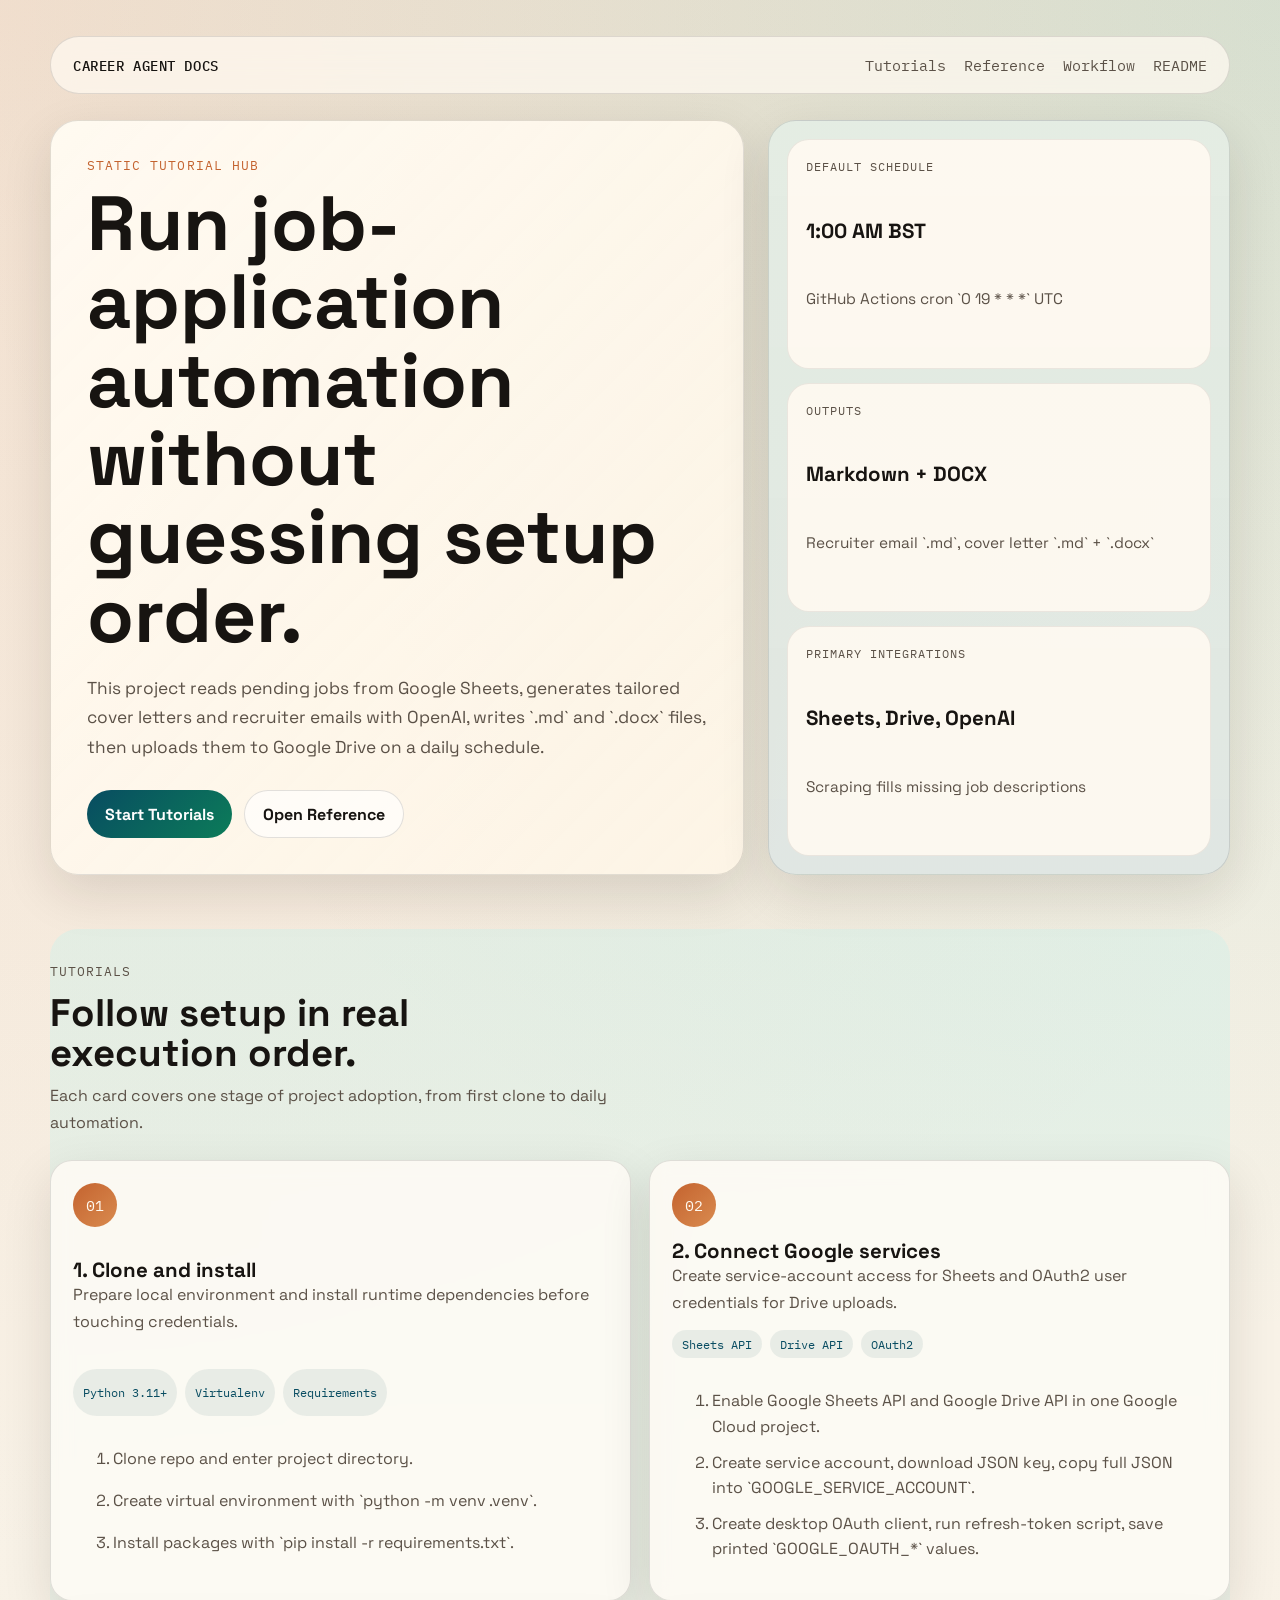
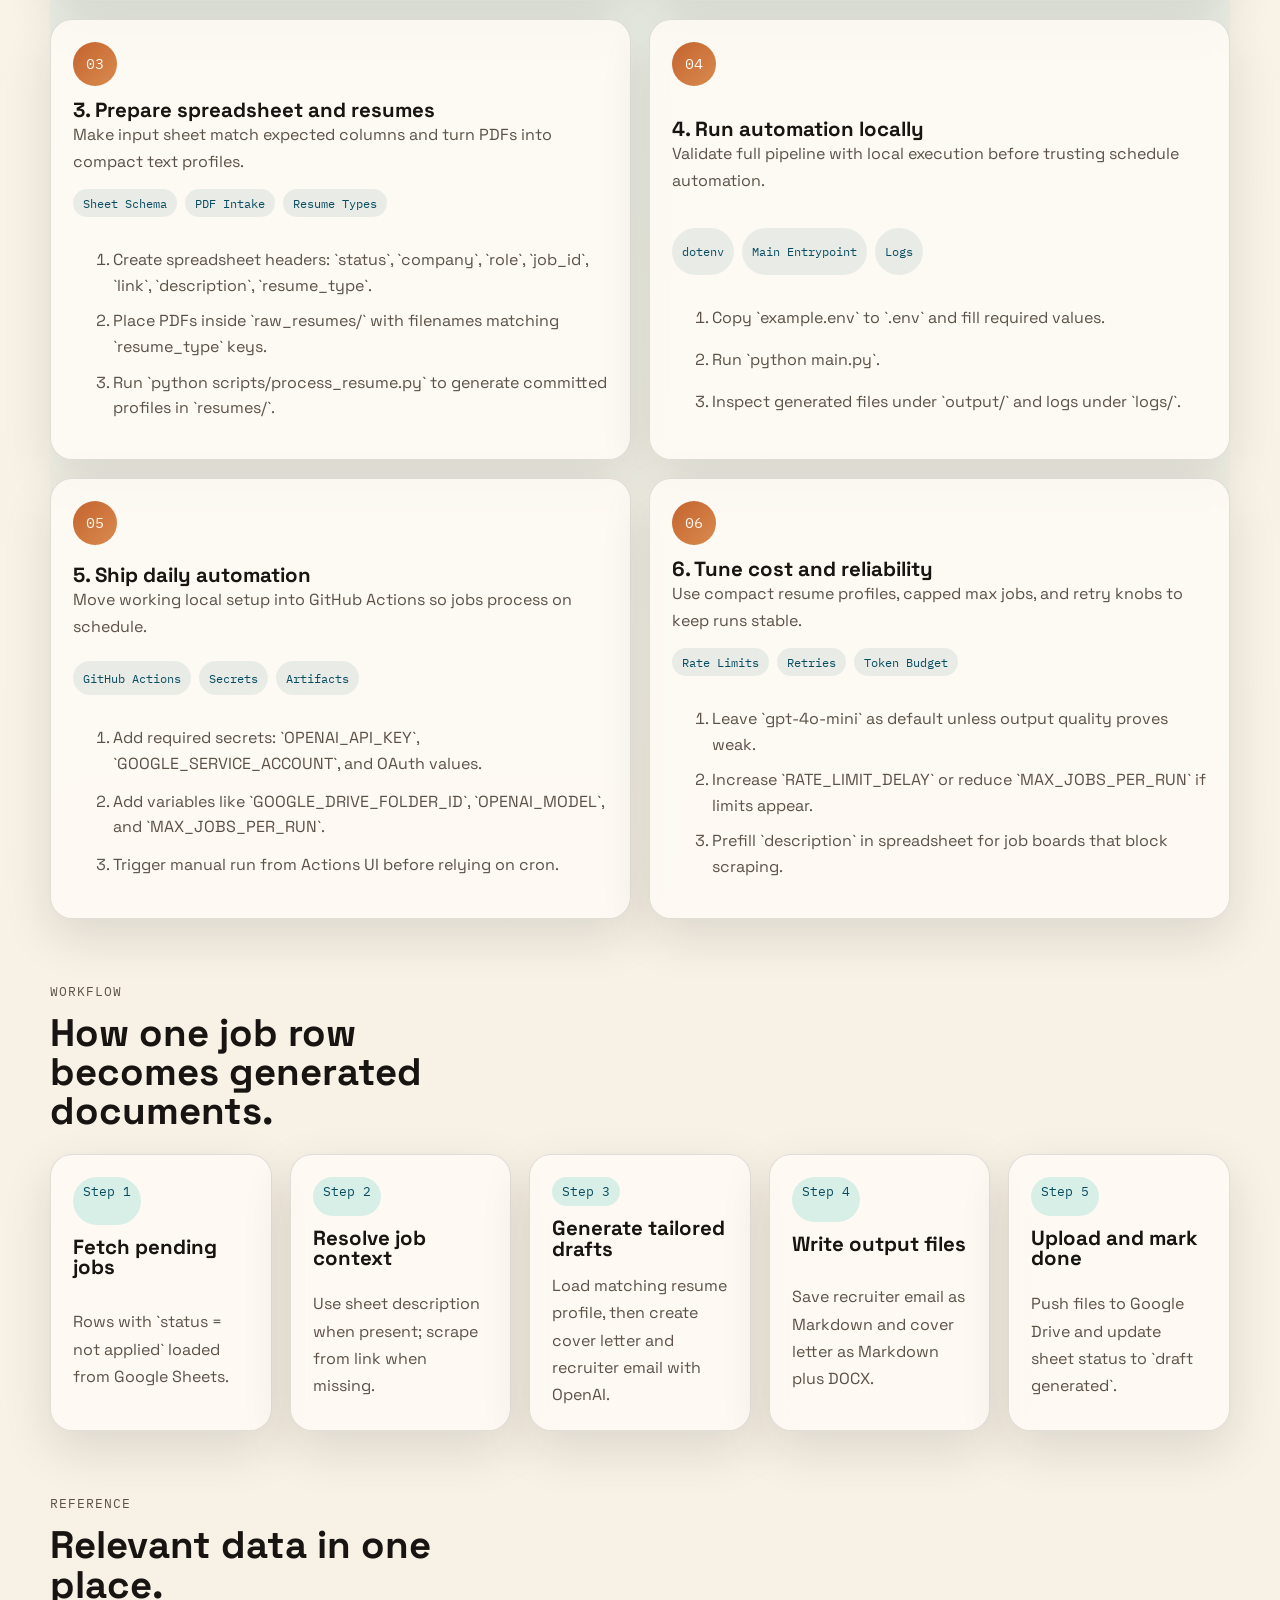
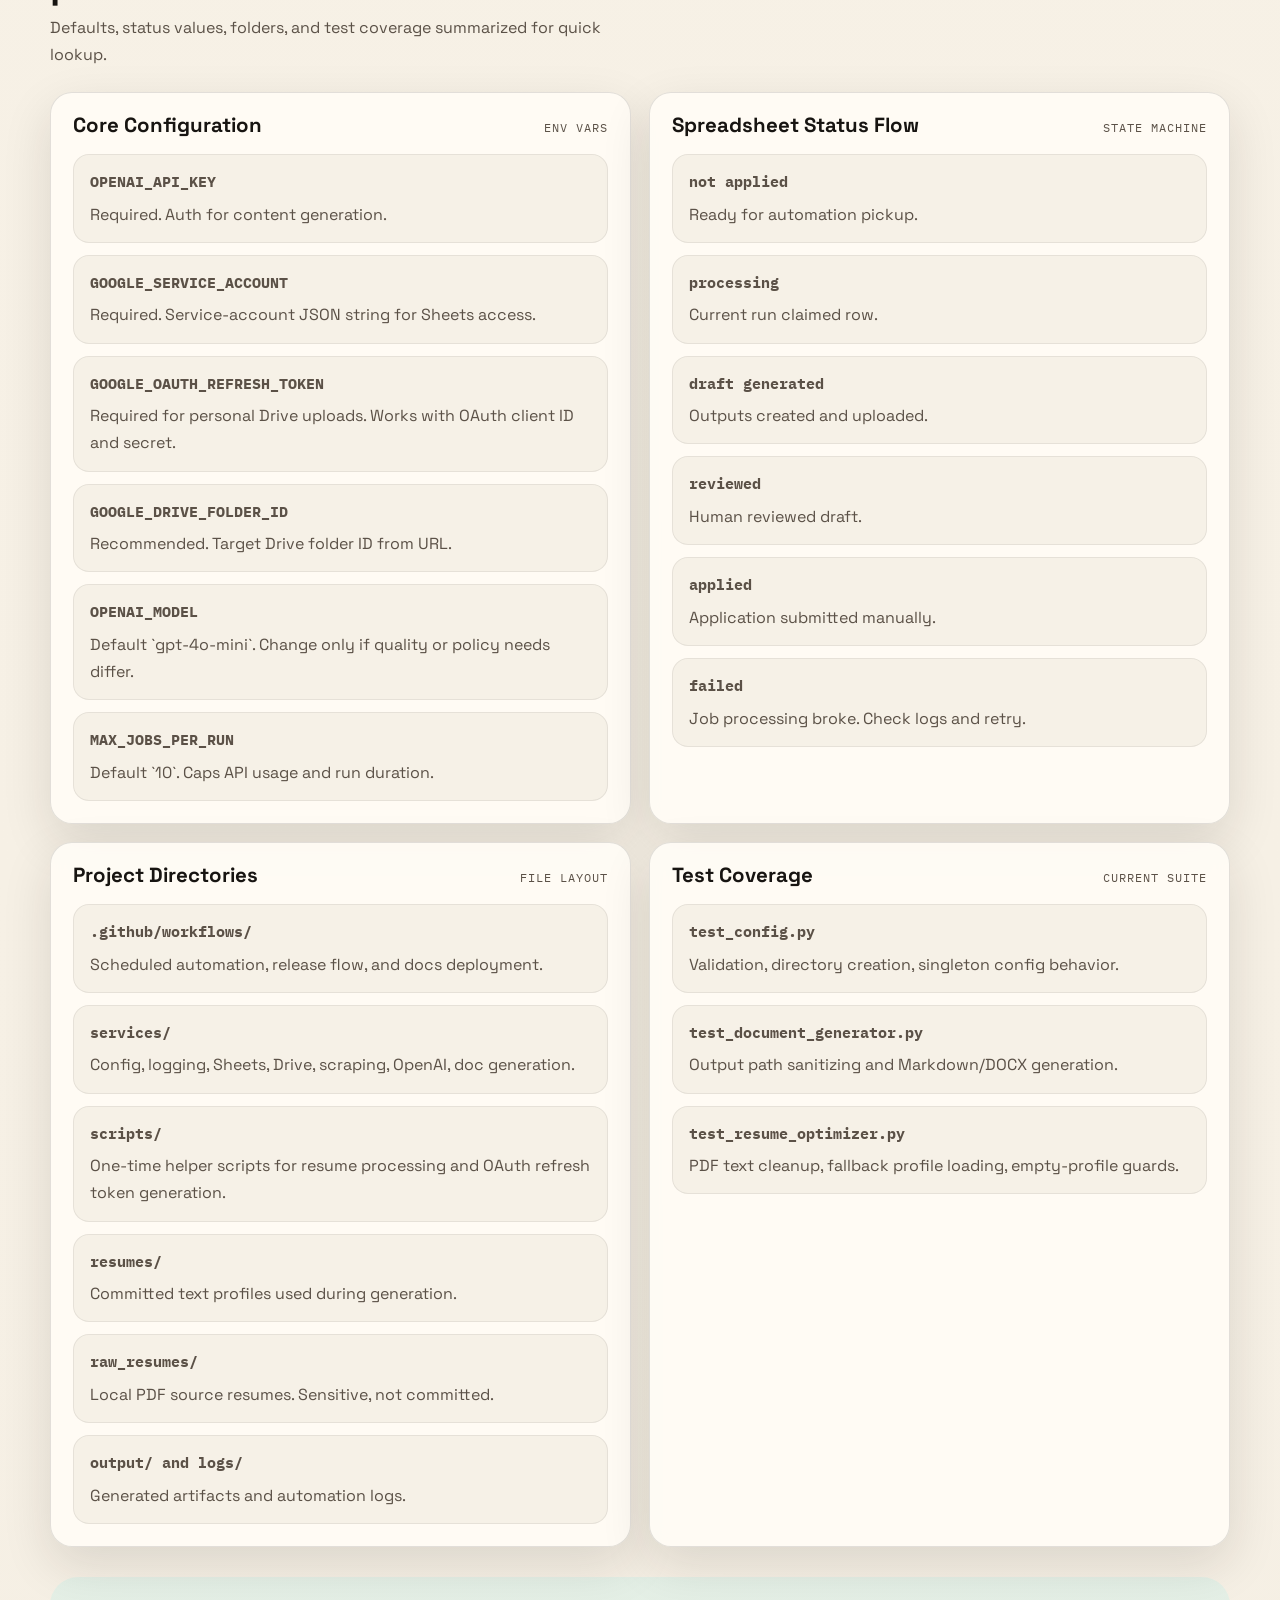
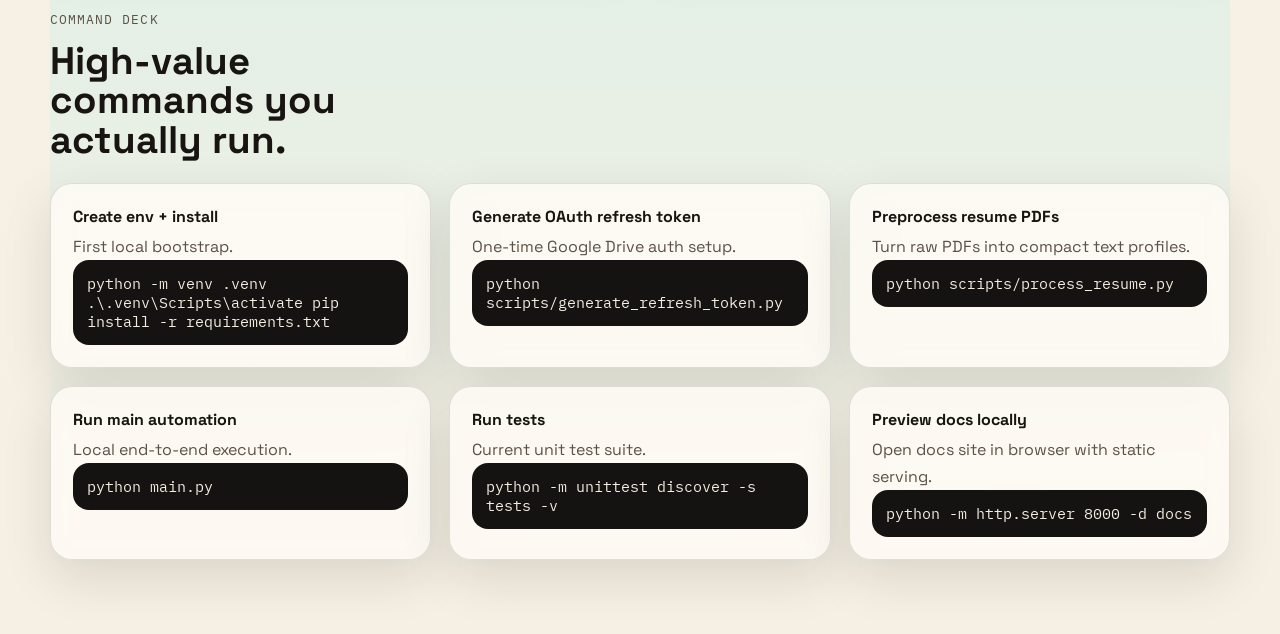
==== docs/index.html @ 307f30d7 "feat: add static documentation site" ====
<!DOCTYPE html>
<html lang="en">
<head>
  <meta charset="UTF-8">
  <meta name="viewport" content="width=device-width, initial-scale=1.0">
  <title>Career Agent Docs</title>
  <meta
    name="description"
    content="Tutorial hub and project reference for the Career Agent automated job application assistant."
  >
  <link rel="preconnect" href="https://fonts.googleapis.com">
  <link rel="preconnect" href="https://fonts.gstatic.com" crossorigin>
  <link
    href="https://fonts.googleapis.com/css2?family=Space+Grotesk:wght@400;500;700&family=IBM+Plex+Mono:wght@400;500&display=swap"
    rel="stylesheet"
  >
  <link rel="stylesheet" href="./styles.css">
</head>
<body>
  <div class="page-shell">
    <header class="hero">
      <nav class="topbar">
        <a class="brand" href="#top">Career Agent Docs</a>
        <div class="topbar-links">
          <a href="#tutorials">Tutorials</a>
          <a href="#reference">Reference</a>
          <a href="#workflow">Workflow</a>
          <a href="../README.md">README</a>
        </div>
      </nav>

      <div class="hero-grid" id="top">
        <section class="hero-copy">
          <p class="eyebrow">Static Tutorial Hub</p>
          <h1>Run job-application automation without guessing setup order.</h1>
          <p class="hero-text">
            This project reads pending jobs from Google Sheets, generates tailored
            cover letters and recruiter emails with OpenAI, writes `.md` and `.docx`
            files, then uploads them to Google Drive on a daily schedule.
          </p>
          <div class="hero-actions">
            <a class="button button-primary" href="#tutorials">Start Tutorials</a>
            <a class="button button-secondary" href="#reference">Open Reference</a>
          </div>
        </section>

        <aside class="hero-panel">
          <div class="metric-card">
            <span class="metric-label">Default Schedule</span>
            <strong>1:00 AM BST</strong>
            <span class="metric-sub">GitHub Actions cron `0 19 * * *` UTC</span>
          </div>
          <div class="metric-card">
            <span class="metric-label">Outputs</span>
            <strong>Markdown + DOCX</strong>
            <span class="metric-sub">Recruiter email `.md`, cover letter `.md` + `.docx`</span>
          </div>
          <div class="metric-card">
            <span class="metric-label">Primary Integrations</span>
            <strong>Sheets, Drive, OpenAI</strong>
            <span class="metric-sub">Scraping fills missing job descriptions</span>
          </div>
        </aside>
      </div>
    </header>

    <main>
      <section class="section section-accent" id="tutorials">
        <div class="section-heading">
          <p class="eyebrow">Tutorials</p>
          <h2>Follow setup in real execution order.</h2>
          <p>
            Each card covers one stage of project adoption, from first clone to daily automation.
          </p>
        </div>
        <div class="tutorial-grid" id="tutorial-grid"></div>
      </section>

      <section class="section" id="workflow">
        <div class="section-heading">
          <p class="eyebrow">Workflow</p>
          <h2>How one job row becomes generated documents.</h2>
        </div>
        <div class="workflow-board" id="workflow-board"></div>
      </section>

      <section class="section" id="reference">
        <div class="section-heading">
          <p class="eyebrow">Reference</p>
          <h2>Relevant data in one place.</h2>
          <p>
            Defaults, status values, folders, and test coverage summarized for quick lookup.
          </p>
        </div>

        <div class="reference-grid">
          <article class="panel">
            <div class="panel-head">
              <h3>Core Configuration</h3>
              <span class="panel-kicker">Env Vars</span>
            </div>
            <div class="table-list" id="config-list"></div>
          </article>

          <article class="panel">
            <div class="panel-head">
              <h3>Spreadsheet Status Flow</h3>
              <span class="panel-kicker">State Machine</span>
            </div>
            <div class="status-list" id="status-list"></div>
          </article>

          <article class="panel">
            <div class="panel-head">
              <h3>Project Directories</h3>
              <span class="panel-kicker">File Layout</span>
            </div>
            <div class="directory-list" id="directory-list"></div>
          </article>

          <article class="panel">
            <div class="panel-head">
              <h3>Test Coverage</h3>
              <span class="panel-kicker">Current Suite</span>
            </div>
            <div class="test-list" id="test-list"></div>
          </article>
        </div>
      </section>

      <section class="section section-accent" id="commands">
        <div class="section-heading">
          <p class="eyebrow">Command Deck</p>
          <h2>High-value commands you actually run.</h2>
        </div>
        <div class="command-grid" id="command-grid"></div>
      </section>
    </main>
  </div>

  <script src="./app.js"></script>
</body>
</html>
---- docs/styles.css ----
:root {
  --bg: #f5efe4;
  --bg-strong: #efe5d4;
  --ink: #171411;
  --muted: #5b5147;
  --line: rgba(23, 20, 17, 0.12);
  --panel: rgba(255, 252, 246, 0.82);
  --panel-strong: #fffaf1;
  --accent: #0c7c59;
  --accent-strong: #084c61;
  --accent-soft: #d8efe7;
  --warm: #c4632f;
  --shadow: 0 18px 50px rgba(31, 24, 16, 0.12);
  --radius-xl: 28px;
  --radius-lg: 22px;
  --radius-md: 16px;
  --max-width: 1180px;
}

* {
  box-sizing: border-box;
}

html {
  scroll-behavior: smooth;
}

body {
  margin: 0;
  color: var(--ink);
  background:
    radial-gradient(circle at top left, rgba(196, 99, 47, 0.14), transparent 28%),
    radial-gradient(circle at top right, rgba(12, 124, 89, 0.14), transparent 24%),
    linear-gradient(180deg, #f9f3e8 0%, #f5efe4 100%);
  font-family: "Space Grotesk", sans-serif;
}

a {
  color: inherit;
  text-decoration: none;
}

.page-shell {
  width: min(calc(100% - 32px), var(--max-width));
  margin: 0 auto;
  padding: 20px 0 64px;
}

.topbar {
  display: flex;
  align-items: center;
  justify-content: space-between;
  gap: 16px;
  padding: 18px 22px;
  border: 1px solid var(--line);
  border-radius: 999px;
  background: rgba(255, 250, 241, 0.72);
  backdrop-filter: blur(12px);
  position: sticky;
  top: 14px;
  z-index: 10;
}

.brand,
.topbar-links a,
.eyebrow,
.metric-label,
.panel-kicker {
  font-family: "IBM Plex Mono", monospace;
}

.brand {
  font-size: 0.9rem;
  font-weight: 500;
  letter-spacing: 0.04em;
  text-transform: uppercase;
}

.topbar-links {
  display: flex;
  flex-wrap: wrap;
  gap: 18px;
  color: var(--muted);
  font-size: 0.96rem;
}

.hero {
  padding: 16px 0 34px;
}

.hero-grid {
  display: grid;
  grid-template-columns: minmax(0, 1.2fr) minmax(300px, 0.8fr);
  gap: 24px;
  margin-top: 26px;
  align-items: stretch;
}

.hero-copy,
.hero-panel,
.panel,
.command-card,
.tutorial-card,
.workflow-step {
  border: 1px solid var(--line);
  box-shadow: var(--shadow);
}

.hero-copy {
  padding: 36px;
  border-radius: var(--radius-xl);
  background: linear-gradient(135deg, rgba(255, 250, 241, 0.98), rgba(255, 246, 231, 0.84));
}

.eyebrow {
  margin: 0 0 10px;
  color: var(--warm);
  font-size: 0.82rem;
  letter-spacing: 0.08em;
  text-transform: uppercase;
}

h1,
h2,
h3 {
  margin: 0;
  line-height: 1.02;
}

h1 {
  max-width: 12ch;
  font-size: clamp(2.8rem, 6vw, 5.6rem);
}

h2 {
  max-width: 16ch;
  font-size: clamp(2rem, 3vw, 3.4rem);
}

h3 {
  font-size: 1.28rem;
}

.hero-text,
.section-heading p,
.tutorial-card p,
.workflow-step p,
.list-item p,
.command-card p {
  color: var(--muted);
  line-height: 1.7;
}

.hero-text {
  max-width: 60ch;
  margin: 20px 0 0;
  font-size: 1.08rem;
}

.hero-actions {
  display: flex;
  flex-wrap: wrap;
  gap: 12px;
  margin-top: 28px;
}

.button {
  display: inline-flex;
  align-items: center;
  justify-content: center;
  min-height: 48px;
  padding: 0 18px;
  border-radius: 999px;
  font-weight: 700;
  transition: transform 180ms ease, background 180ms ease;
}

.button:hover {
  transform: translateY(-2px);
}

.button-primary {
  color: #fefefe;
  background: linear-gradient(135deg, var(--accent-strong), var(--accent));
}

.button-secondary {
  border: 1px solid var(--line);
  background: rgba(255, 255, 255, 0.65);
}

.hero-panel {
  display: grid;
  gap: 14px;
  padding: 18px;
  border-radius: var(--radius-xl);
  background:
    linear-gradient(180deg, rgba(12, 124, 89, 0.1), rgba(8, 76, 97, 0.12)),
    rgba(255, 252, 246, 0.92);
}

.metric-card {
  display: grid;
  gap: 6px;
  padding: 18px;
  border-radius: var(--radius-lg);
  background: rgba(255, 250, 241, 0.9);
  border: 1px solid rgba(23, 20, 17, 0.08);
}

.metric-card strong {
  font-size: 1.28rem;
}

.metric-label,
.metric-sub,
.panel-kicker {
  color: var(--muted);
}

.metric-label,
.panel-kicker {
  font-size: 0.78rem;
  letter-spacing: 0.08em;
  text-transform: uppercase;
}

.metric-sub {
  line-height: 1.6;
  font-size: 0.96rem;
}

.section {
  padding: 52px 0 10px;
}

.section-accent {
  position: relative;
}

.section-accent::before {
  content: "";
  position: absolute;
  inset: 20px 0 0;
  background: linear-gradient(180deg, rgba(216, 239, 231, 0.6), rgba(216, 239, 231, 0));
  border-radius: var(--radius-xl);
  z-index: -1;
}

.section-heading {
  display: grid;
  gap: 10px;
  margin-bottom: 24px;
}

.section-heading p {
  max-width: 60ch;
  margin: 0;
}

.tutorial-grid,
.workflow-board,
.reference-grid,
.command-grid {
  display: grid;
  gap: 18px;
}

.tutorial-grid {
  grid-template-columns: repeat(2, minmax(0, 1fr));
}

.workflow-board {
  grid-template-columns: repeat(5, minmax(0, 1fr));
}

.reference-grid {
  grid-template-columns: repeat(2, minmax(0, 1fr));
}

.command-grid {
  grid-template-columns: repeat(3, minmax(0, 1fr));
}

.tutorial-card,
.workflow-step,
.panel,
.command-card {
  padding: 22px;
  border-radius: var(--radius-lg);
  background: var(--panel);
  backdrop-filter: blur(10px);
}

.tutorial-card {
  display: grid;
  gap: 14px;
}

.tutorial-index {
  display: inline-flex;
  align-items: center;
  justify-content: center;
  width: 44px;
  height: 44px;
  border-radius: 50%;
  color: var(--panel-strong);
  background: linear-gradient(135deg, var(--warm), #d98b4f);
  font-family: "IBM Plex Mono", monospace;
  font-size: 0.94rem;
}

.pill-row {
  display: flex;
  flex-wrap: wrap;
  gap: 8px;
}

.pill {
  display: inline-flex;
  align-items: center;
  padding: 6px 10px;
  border-radius: 999px;
  background: rgba(8, 76, 97, 0.08);
  color: var(--accent-strong);
  font-family: "IBM Plex Mono", monospace;
  font-size: 0.78rem;
}

.step-list,
.list-stack {
  display: grid;
  gap: 10px;
}

.step-list li,
.list-item {
  color: var(--muted);
  line-height: 1.6;
}

.workflow-step {
  display: grid;
  gap: 12px;
}

.workflow-step-number {
  width: fit-content;
  padding: 6px 10px;
  border-radius: 999px;
  color: var(--accent-strong);
  background: var(--accent-soft);
  font-family: "IBM Plex Mono", monospace;
  font-size: 0.8rem;
}

.panel {
  background: rgba(255, 252, 246, 0.92);
}

.panel-head {
  display: flex;
  align-items: baseline;
  justify-content: space-between;
  gap: 12px;
  margin-bottom: 18px;
}

.table-list,
.status-list,
.directory-list,
.test-list {
  display: grid;
  gap: 12px;
}

.list-item {
  padding: 14px 16px;
  border-radius: var(--radius-md);
  background: rgba(245, 239, 228, 0.84);
  border: 1px solid rgba(23, 20, 17, 0.07);
}

.list-item strong,
.command-card strong,
.tutorial-card strong {
  display: block;
  margin-bottom: 6px;
}

.list-item p,
.command-card p,
.tutorial-card p,
.workflow-step p {
  margin: 0;
}

.command-card code,
.tutorial-card code,
.list-item code {
  font-family: "IBM Plex Mono", monospace;
  font-size: 0.92rem;
}

.command-card code {
  display: block;
  padding: 14px;
  border-radius: var(--radius-md);
  background: #151311;
  color: #f4ede2;
  overflow-x: auto;
}

@media (max-width: 1024px) {
  .hero-grid,
  .tutorial-grid,
  .reference-grid,
  .command-grid {
    grid-template-columns: 1fr;
  }

  .workflow-board {
    grid-template-columns: repeat(2, minmax(0, 1fr));
  }
}

@media (max-width: 720px) {
  .page-shell {
    width: min(calc(100% - 20px), var(--max-width));
    padding-top: 12px;
  }

  .topbar {
    border-radius: 24px;
    padding: 16px;
  }

  .topbar,
  .panel-head {
    align-items: flex-start;
    flex-direction: column;
  }

  .hero-copy,
  .hero-panel,
  .tutorial-card,
  .workflow-step,
  .panel,
  .command-card {
    padding: 18px;
  }

  .workflow-board {
    grid-template-columns: 1fr;
  }

  h1 {
    max-width: 100%;
  }
}
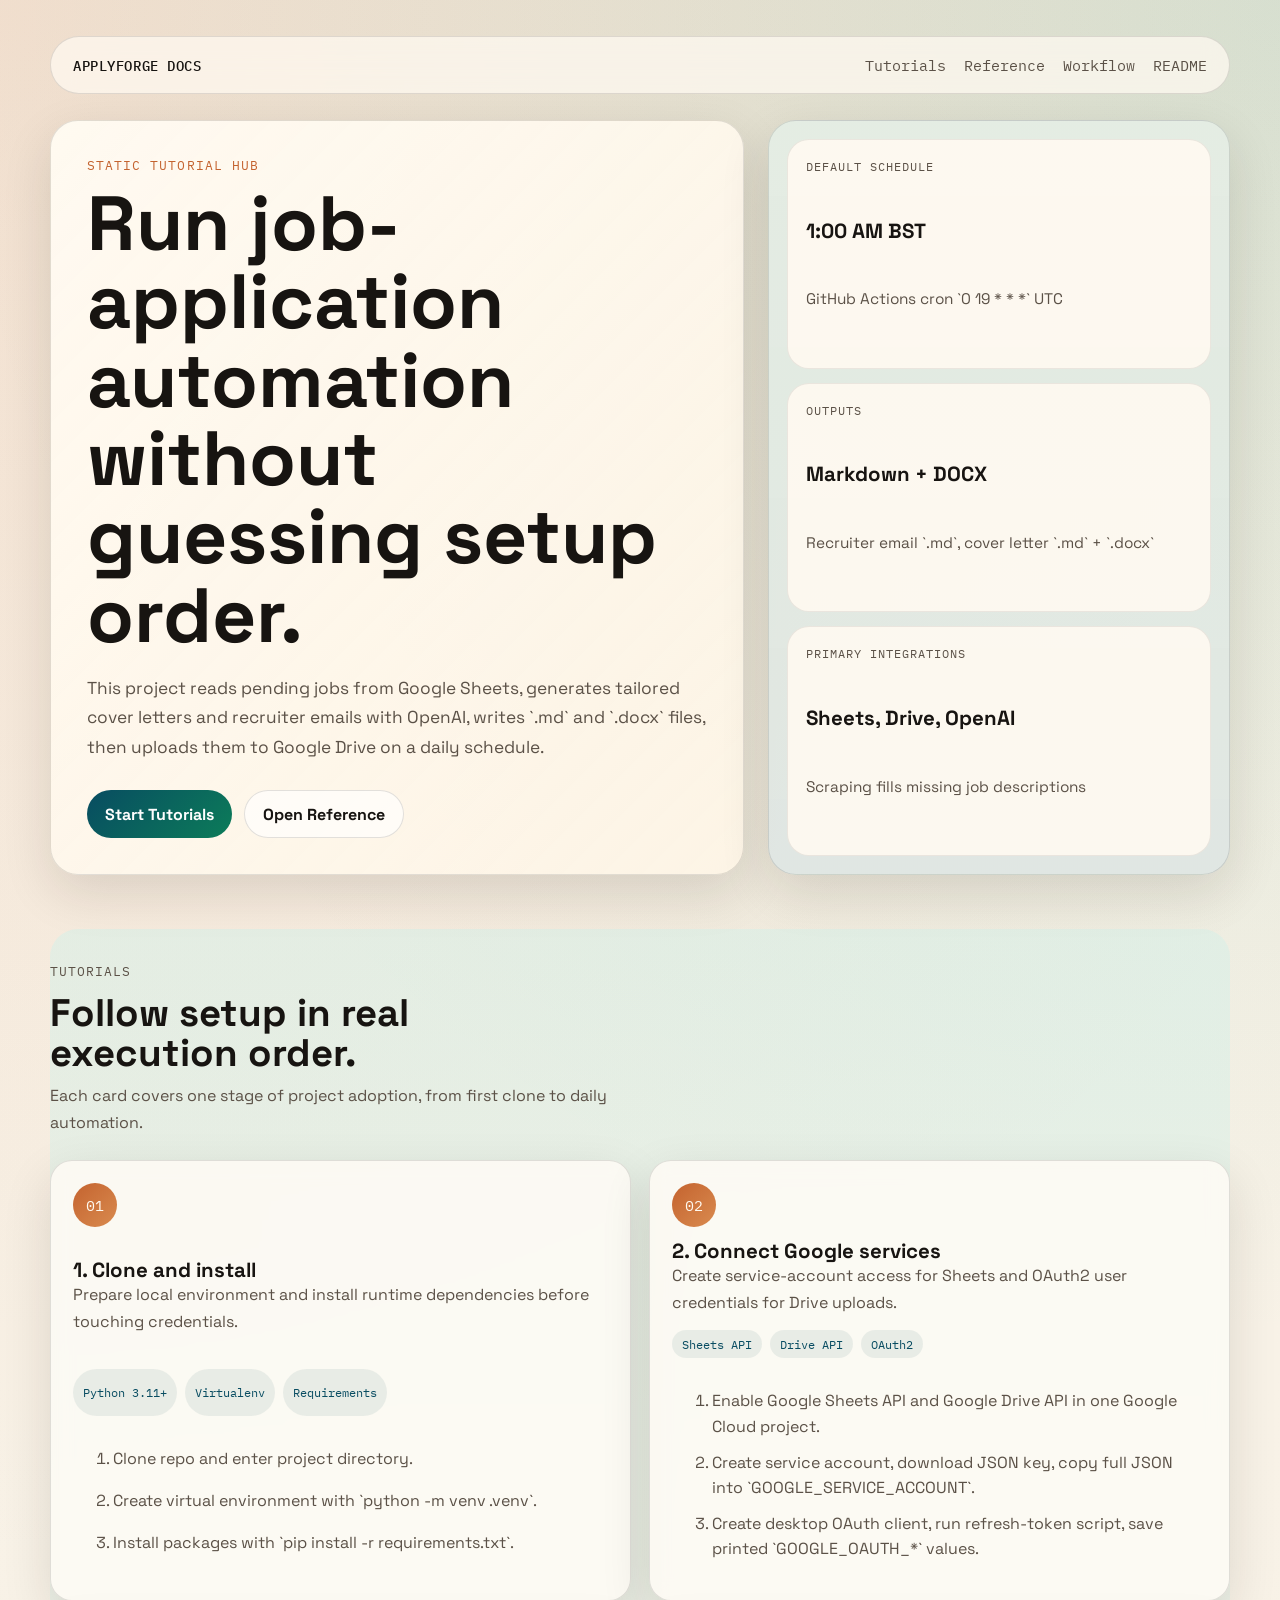
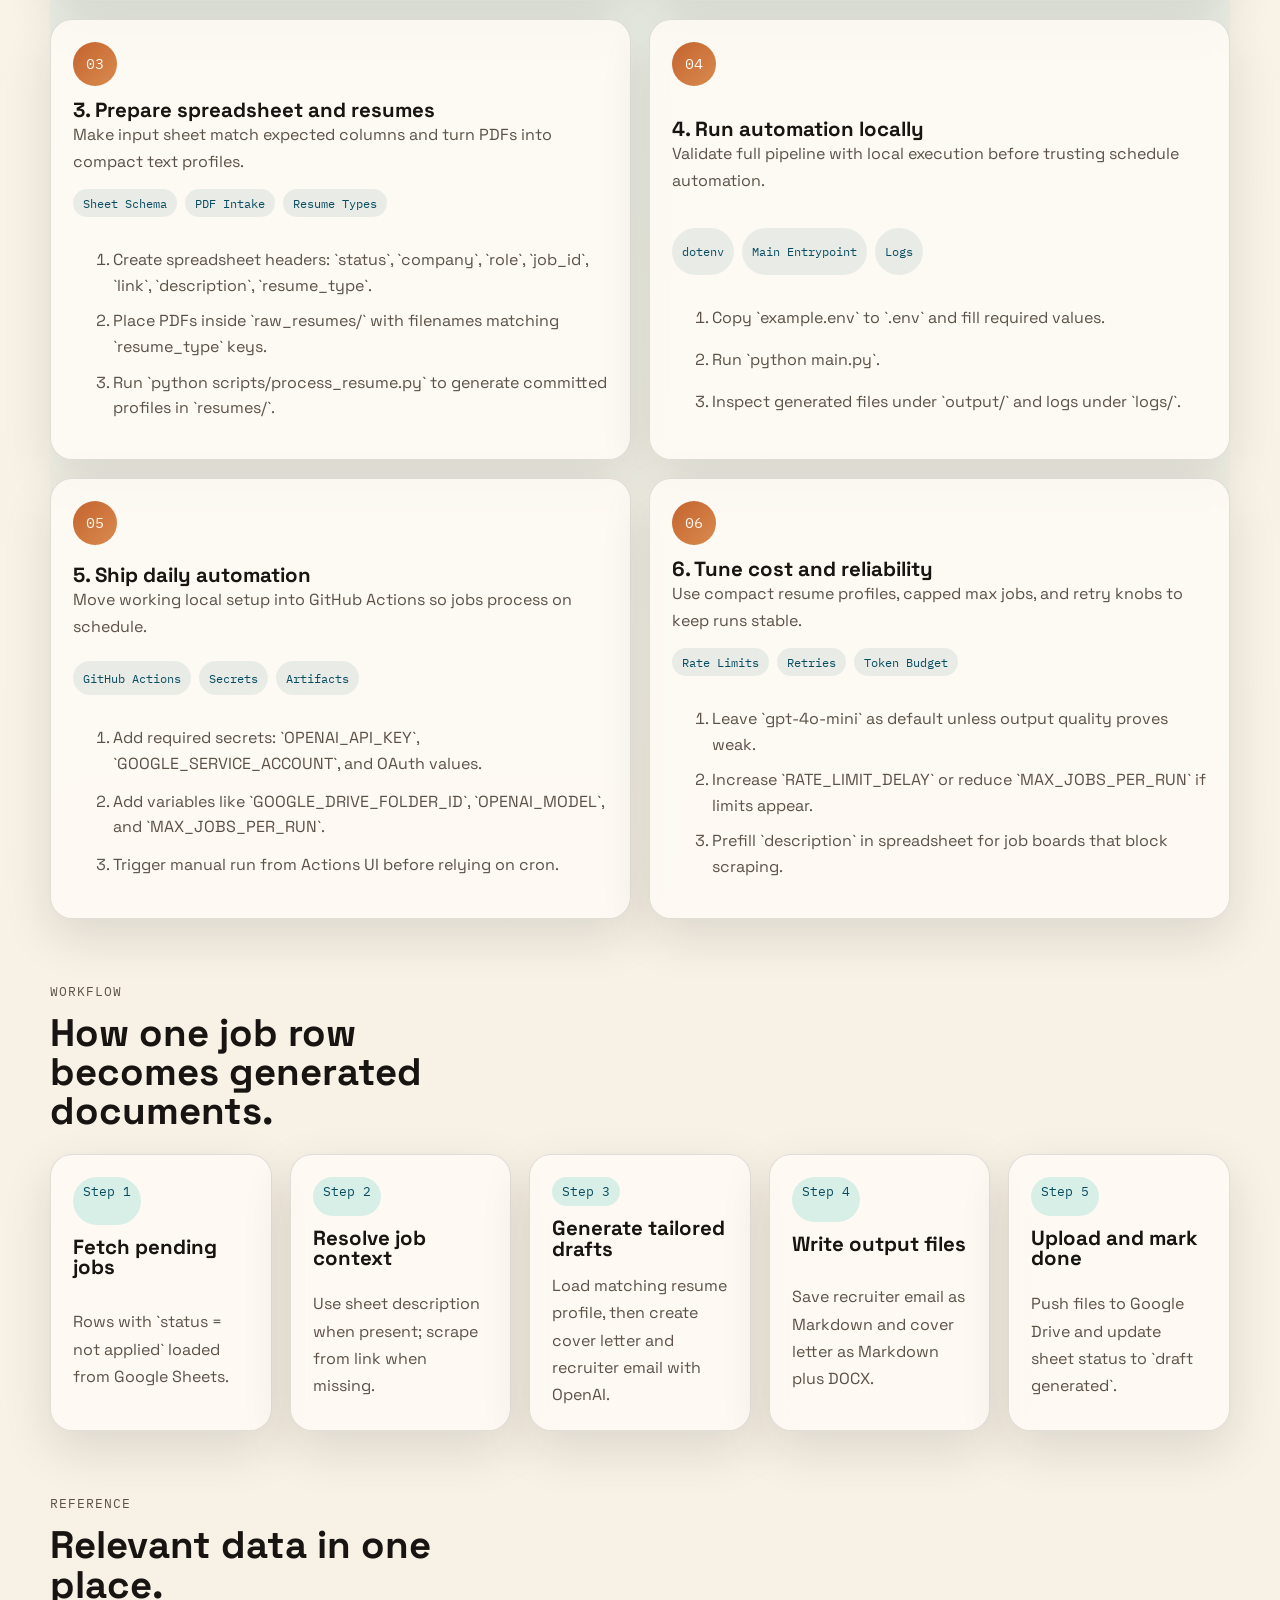
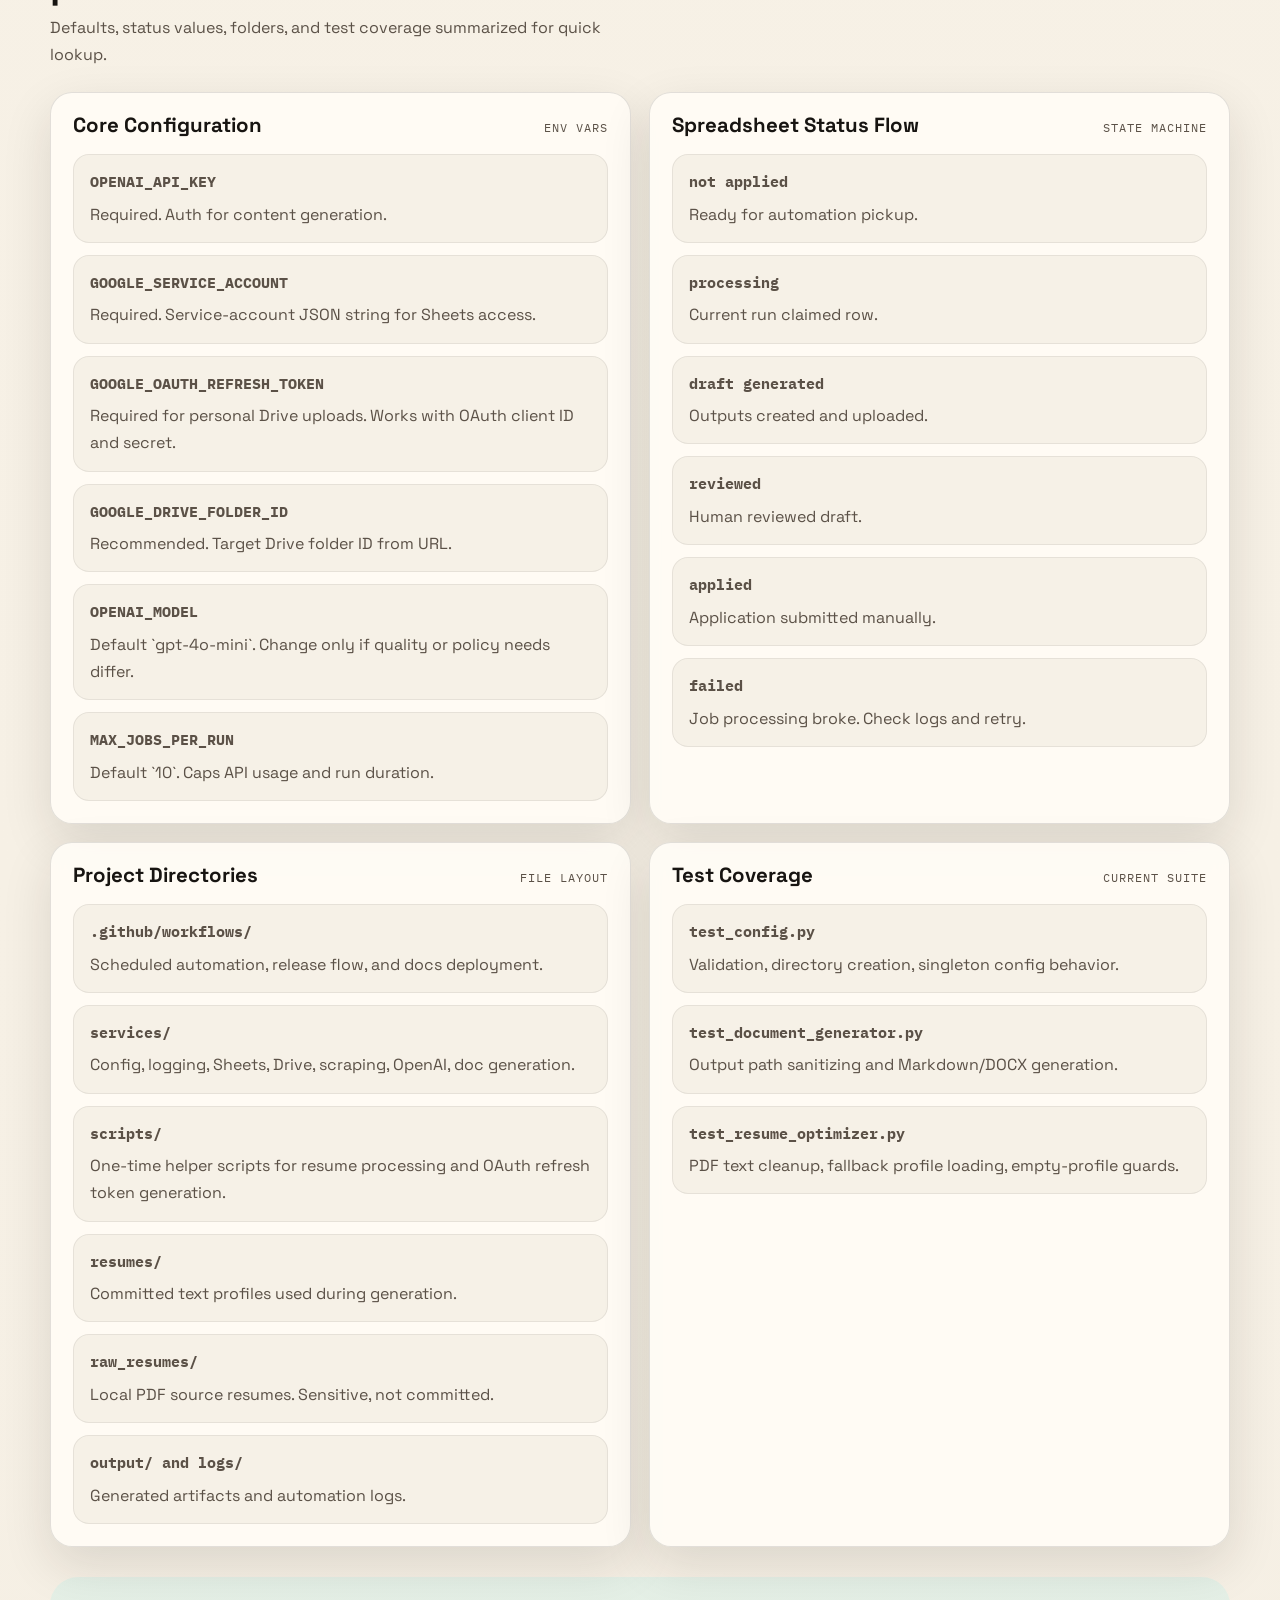
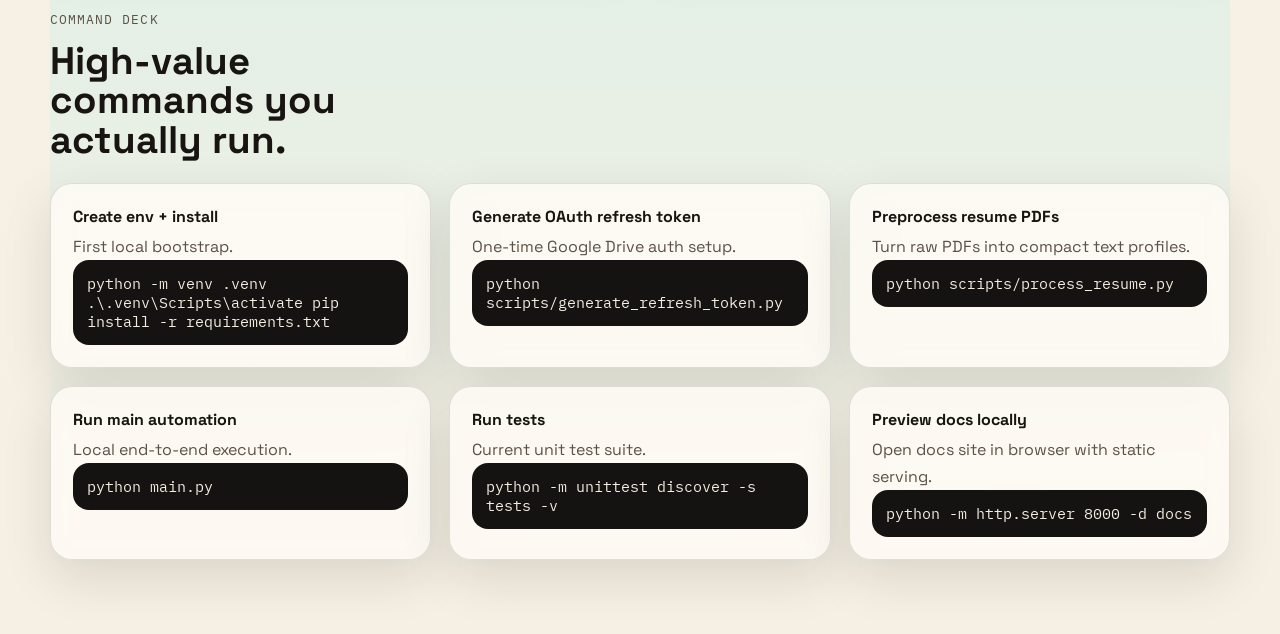
==== commit 5e2732a5: "release: rebrand project to applyforge" ====
--- a/docs/index.html
+++ b/docs/index.html
@@ -3,10 +3,10 @@
 <head>
   <meta charset="UTF-8">
   <meta name="viewport" content="width=device-width, initial-scale=1.0">
-  <title>Career Agent Docs</title>
+  <title>ApplyForge Docs</title>
   <meta
     name="description"
-    content="Tutorial hub and project reference for the Career Agent automated job application assistant."
+    content="Tutorial hub and project reference for the ApplyForge automated job application assistant."
   >
   <link rel="preconnect" href="https://fonts.googleapis.com">
   <link rel="preconnect" href="https://fonts.gstatic.com" crossorigin>
@@ -20,7 +20,7 @@
   <div class="page-shell">
     <header class="hero">
       <nav class="topbar">
-        <a class="brand" href="#top">Career Agent Docs</a>
+        <a class="brand" href="#top">ApplyForge Docs</a>
         <div class="topbar-links">
           <a href="#tutorials">Tutorials</a>
           <a href="#reference">Reference</a>
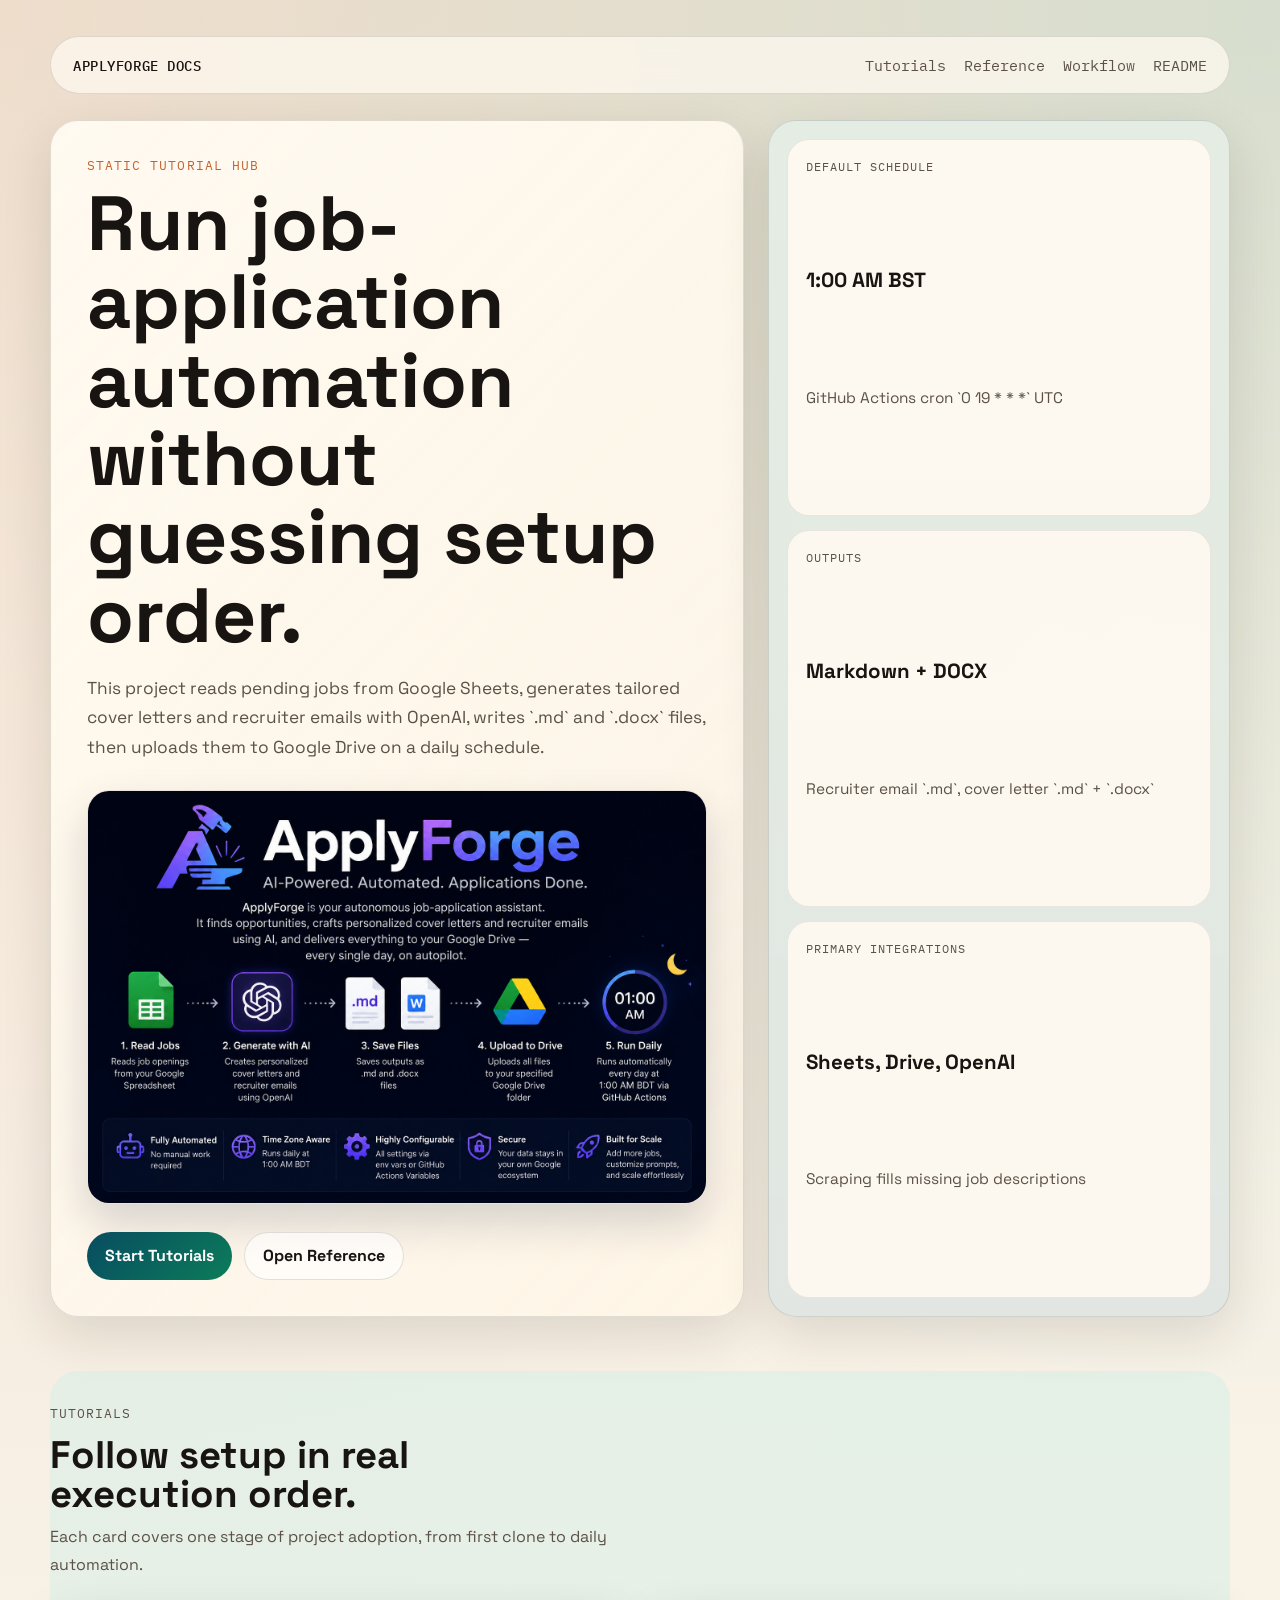
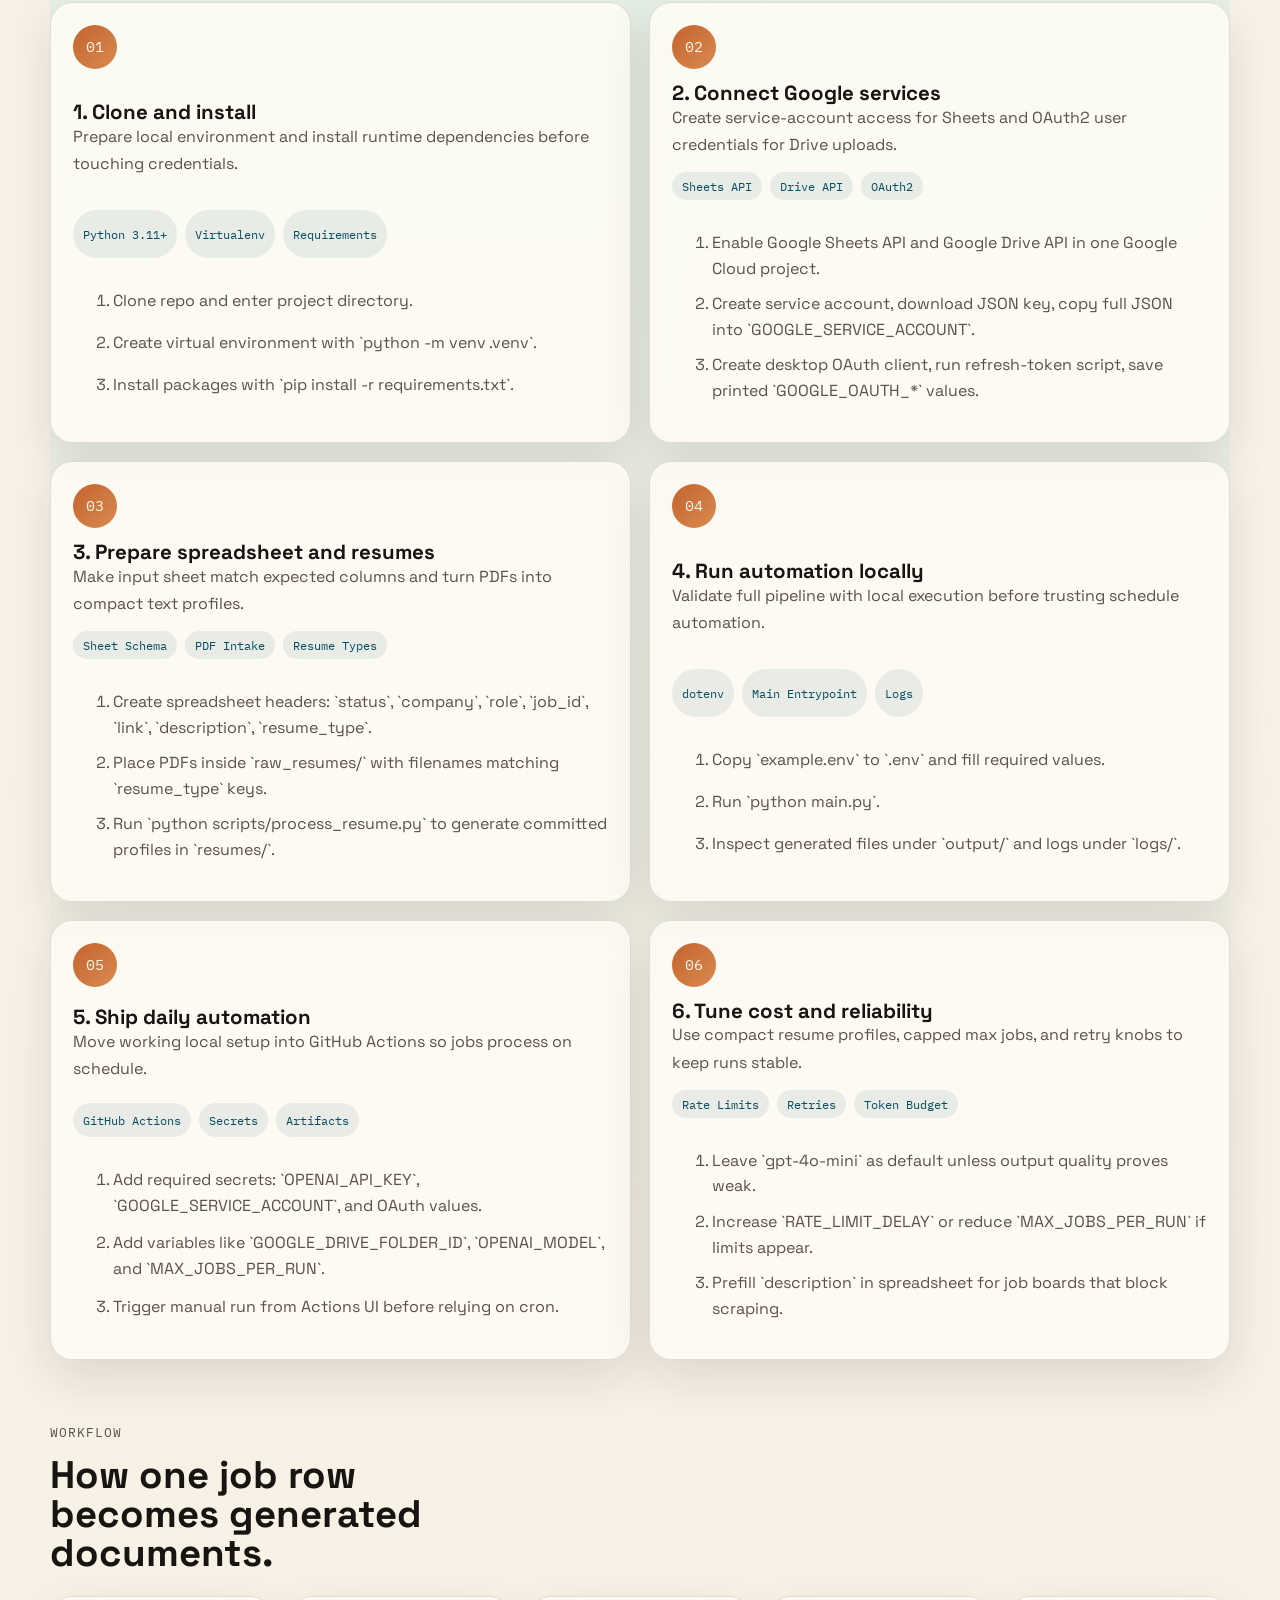
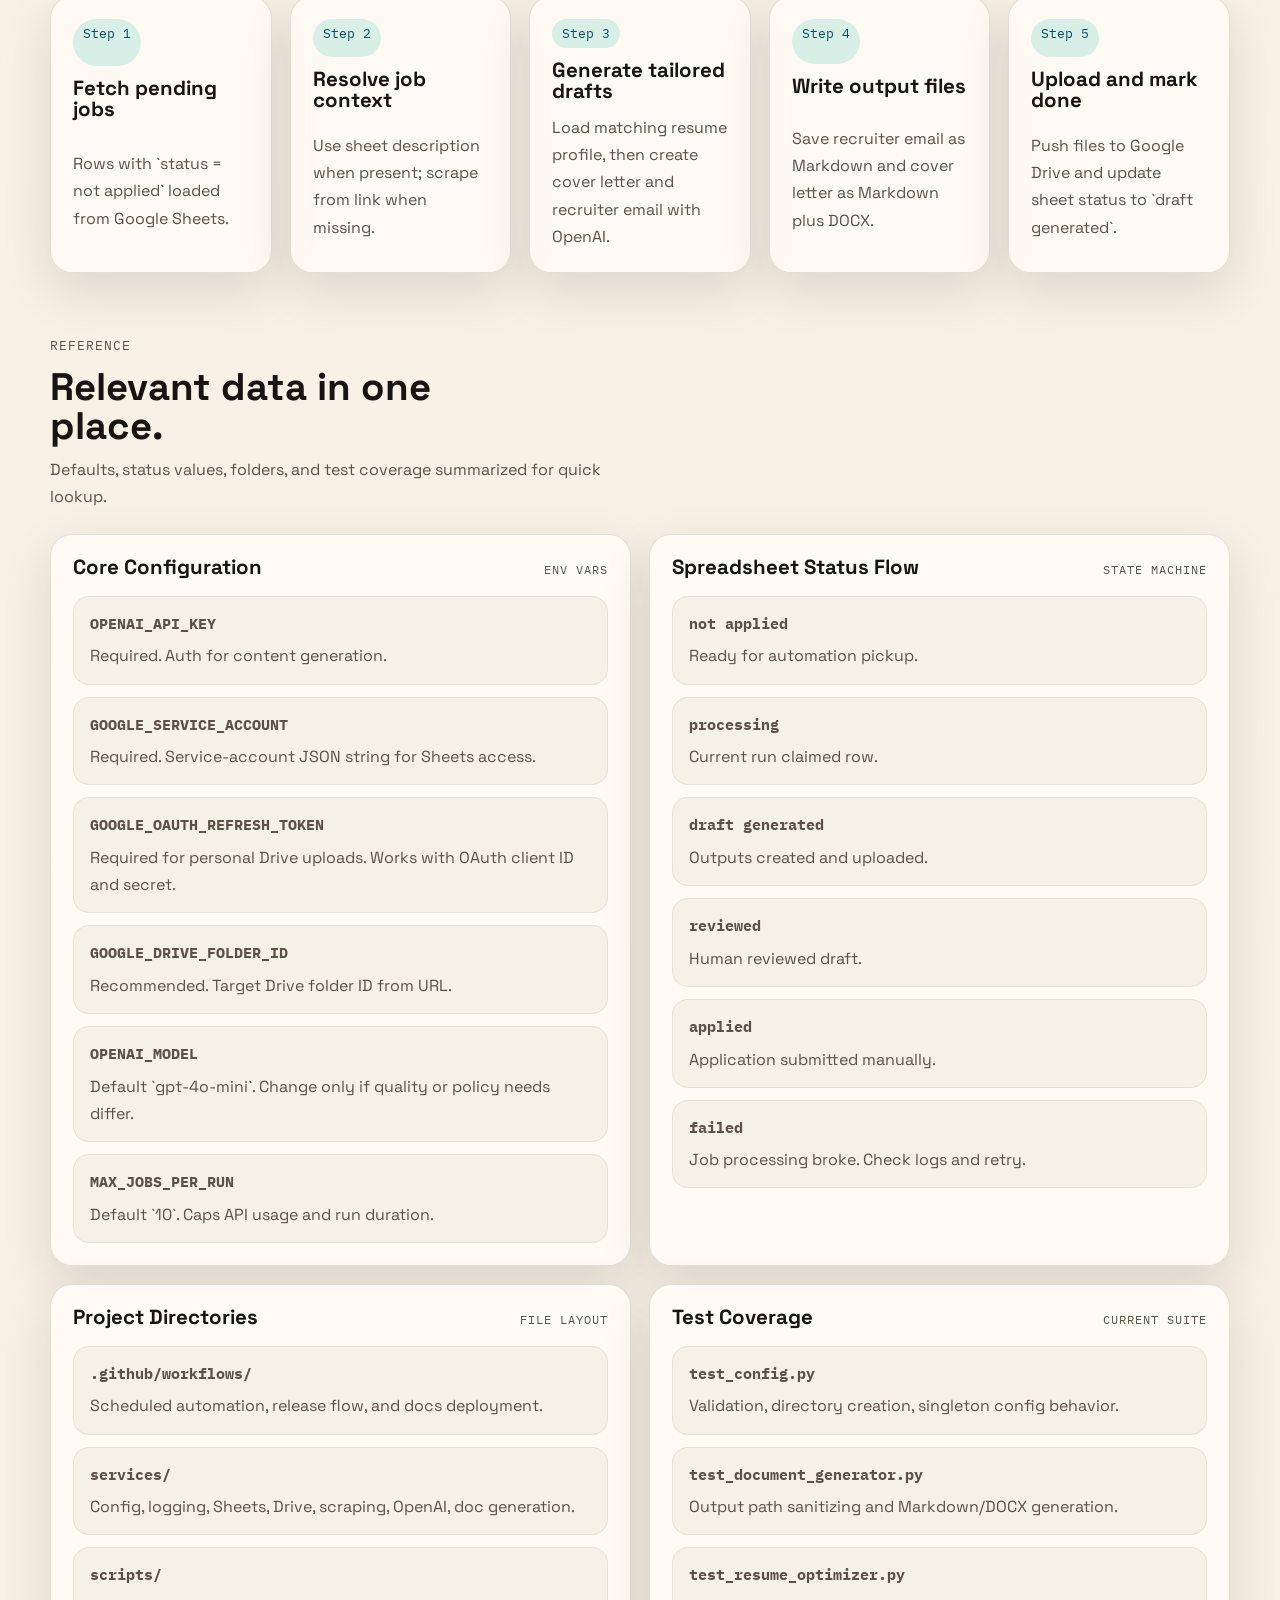
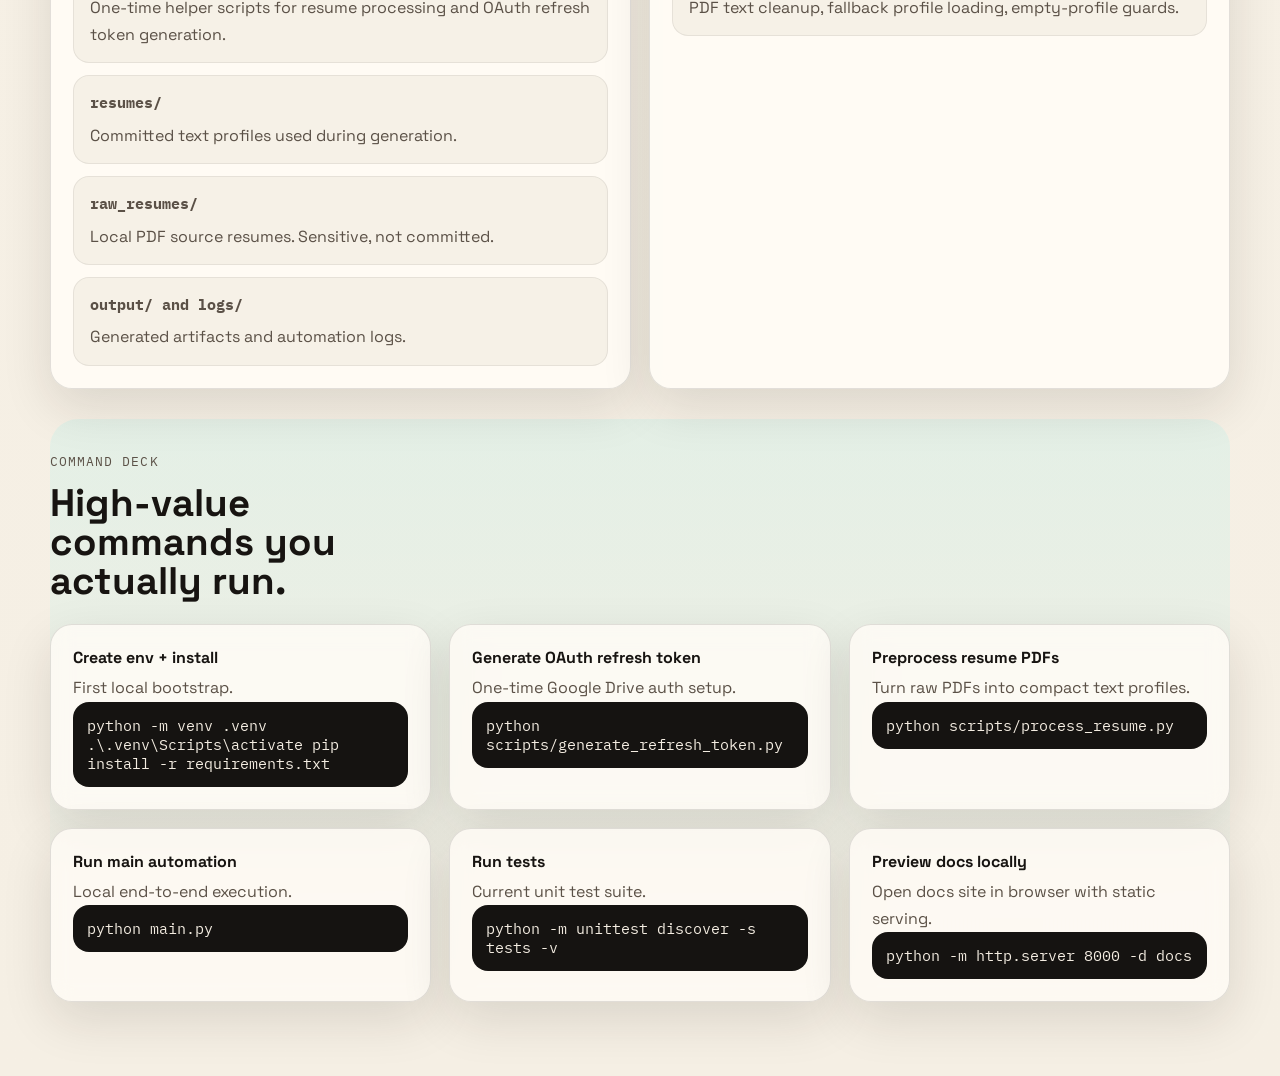
==== commit 94bee391: "release: add applyforge brand image" ====
--- a/docs/index.html
+++ b/docs/index.html
@@ -38,6 +38,12 @@
             cover letters and recruiter emails with OpenAI, writes `.md` and `.docx`
             files, then uploads them to Google Drive on a daily schedule.
           </p>
+          <figure class="hero-visual">
+            <img
+              src="./assets/applyforge-overview.png"
+              alt="ApplyForge workflow overview showing Sheets, OpenAI, document generation, Drive upload, and daily automation."
+            >
+          </figure>
           <div class="hero-actions">
             <a class="button button-primary" href="#tutorials">Start Tutorials</a>
             <a class="button button-secondary" href="#reference">Open Reference</a>
--- a/docs/styles.css
+++ b/docs/styles.css
@@ -164,6 +164,18 @@
   margin-top: 28px;
 }
 
+.hero-visual {
+  margin: 28px 0 0;
+}
+
+.hero-visual img {
+  display: block;
+  width: 100%;
+  border-radius: 22px;
+  border: 1px solid rgba(23, 20, 17, 0.08);
+  box-shadow: 0 20px 44px rgba(8, 16, 48, 0.16);
+}
+
 .button {
   display: inline-flex;
   align-items: center;
@@ -457,4 +469,8 @@
   h1 {
     max-width: 100%;
   }
-}
+
+  .hero-visual {
+    margin-top: 22px;
+  }
+}
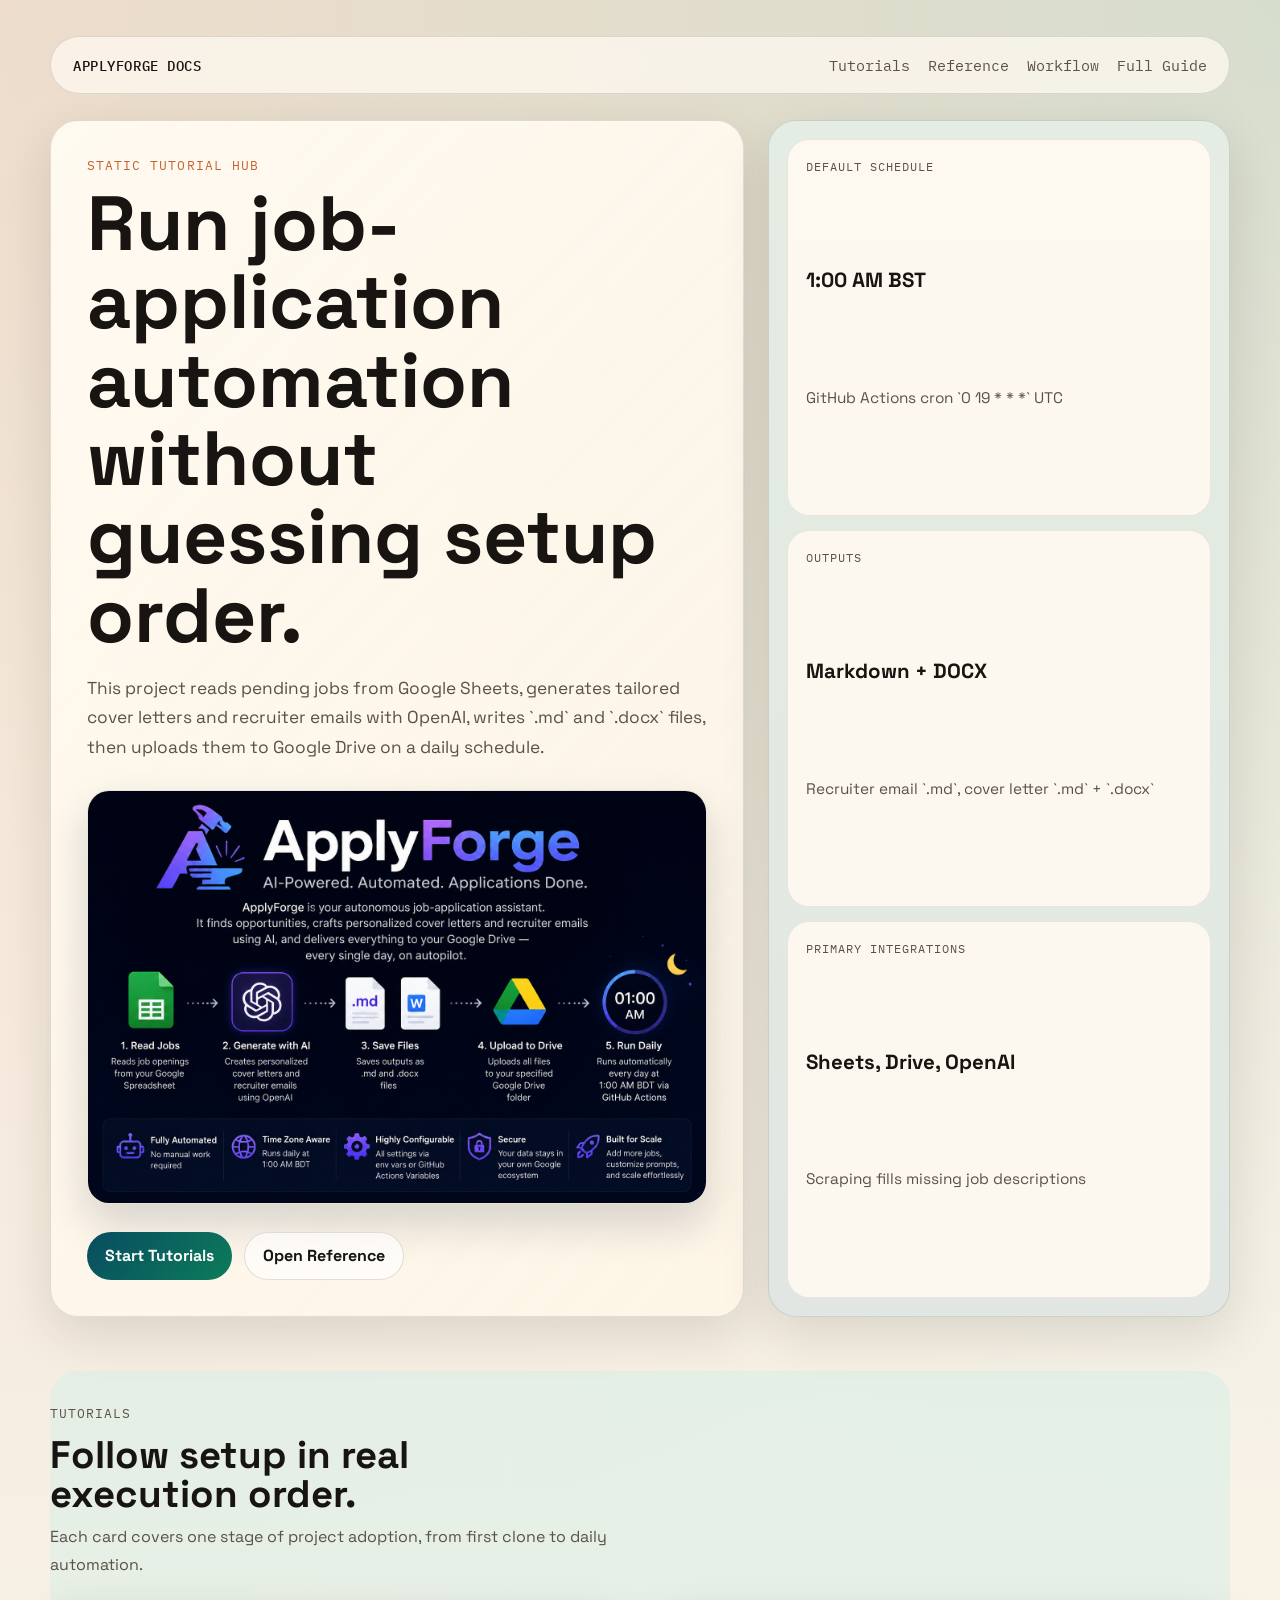
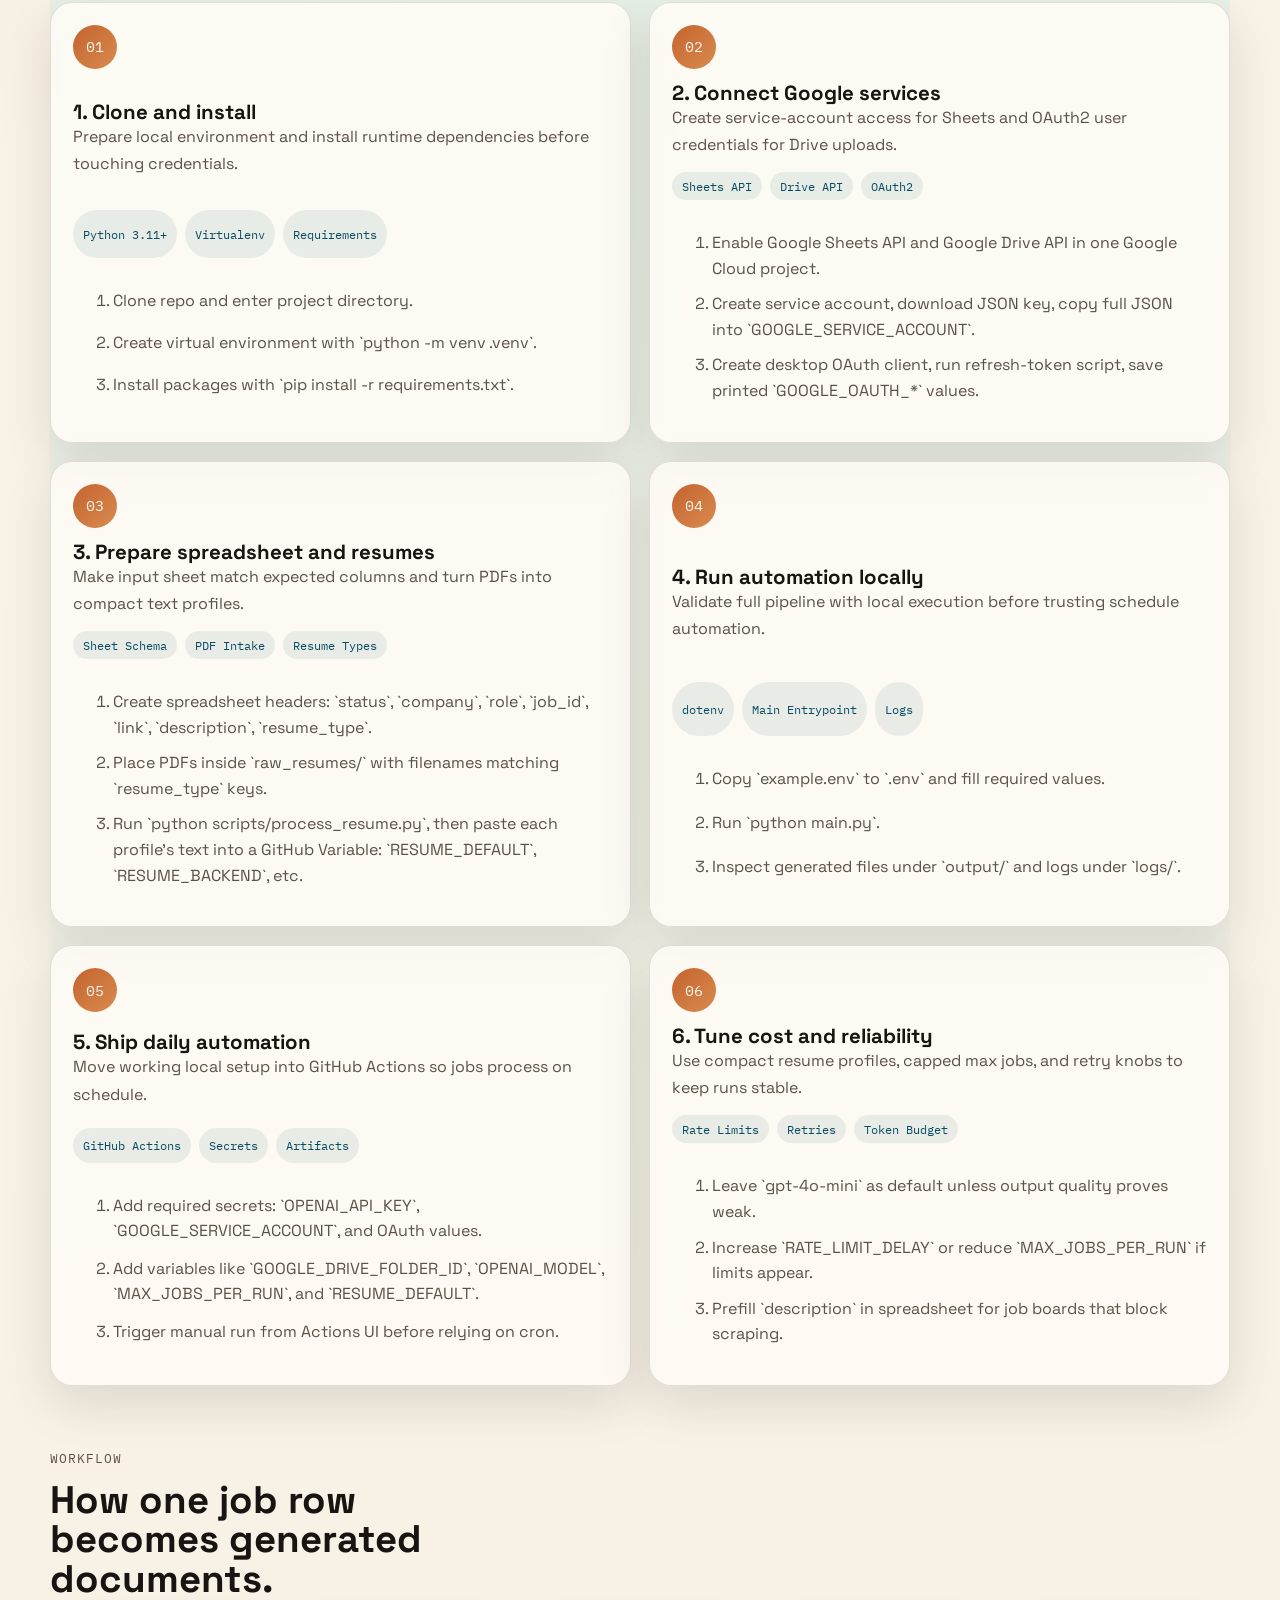
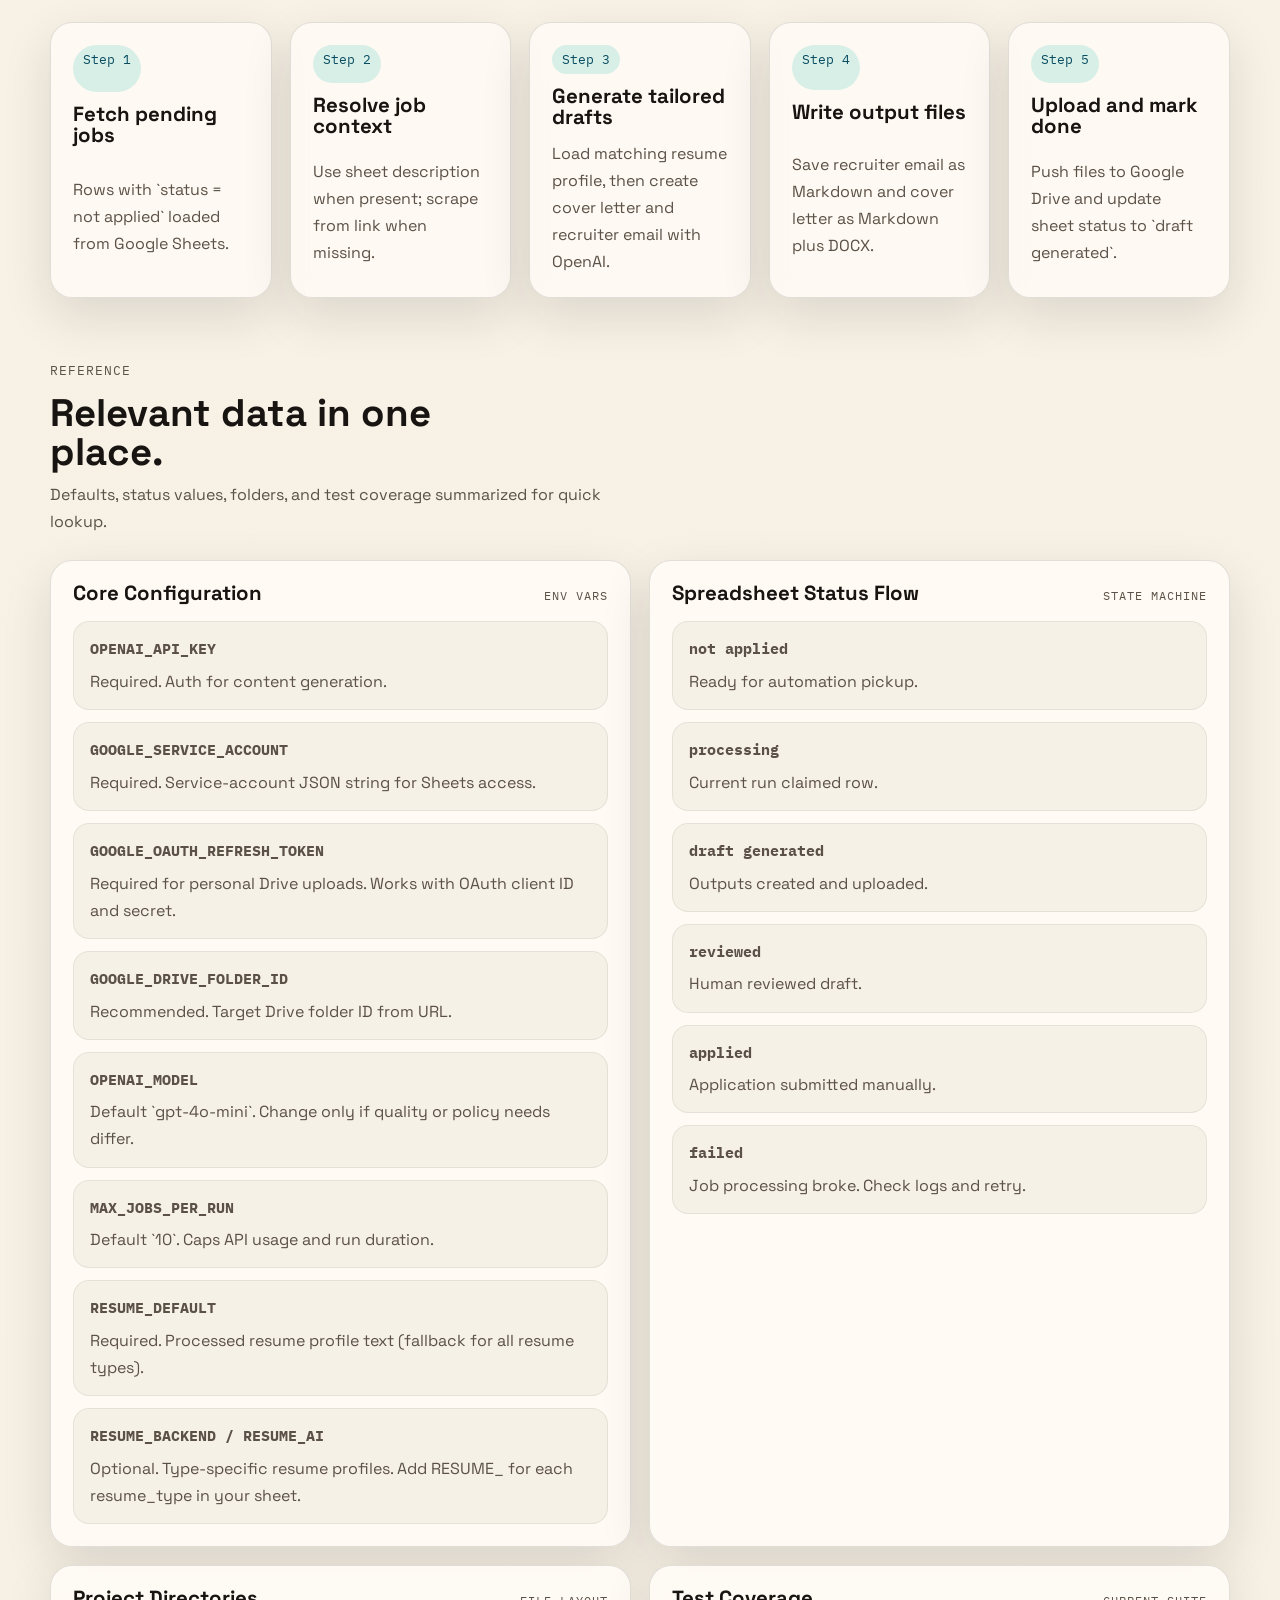
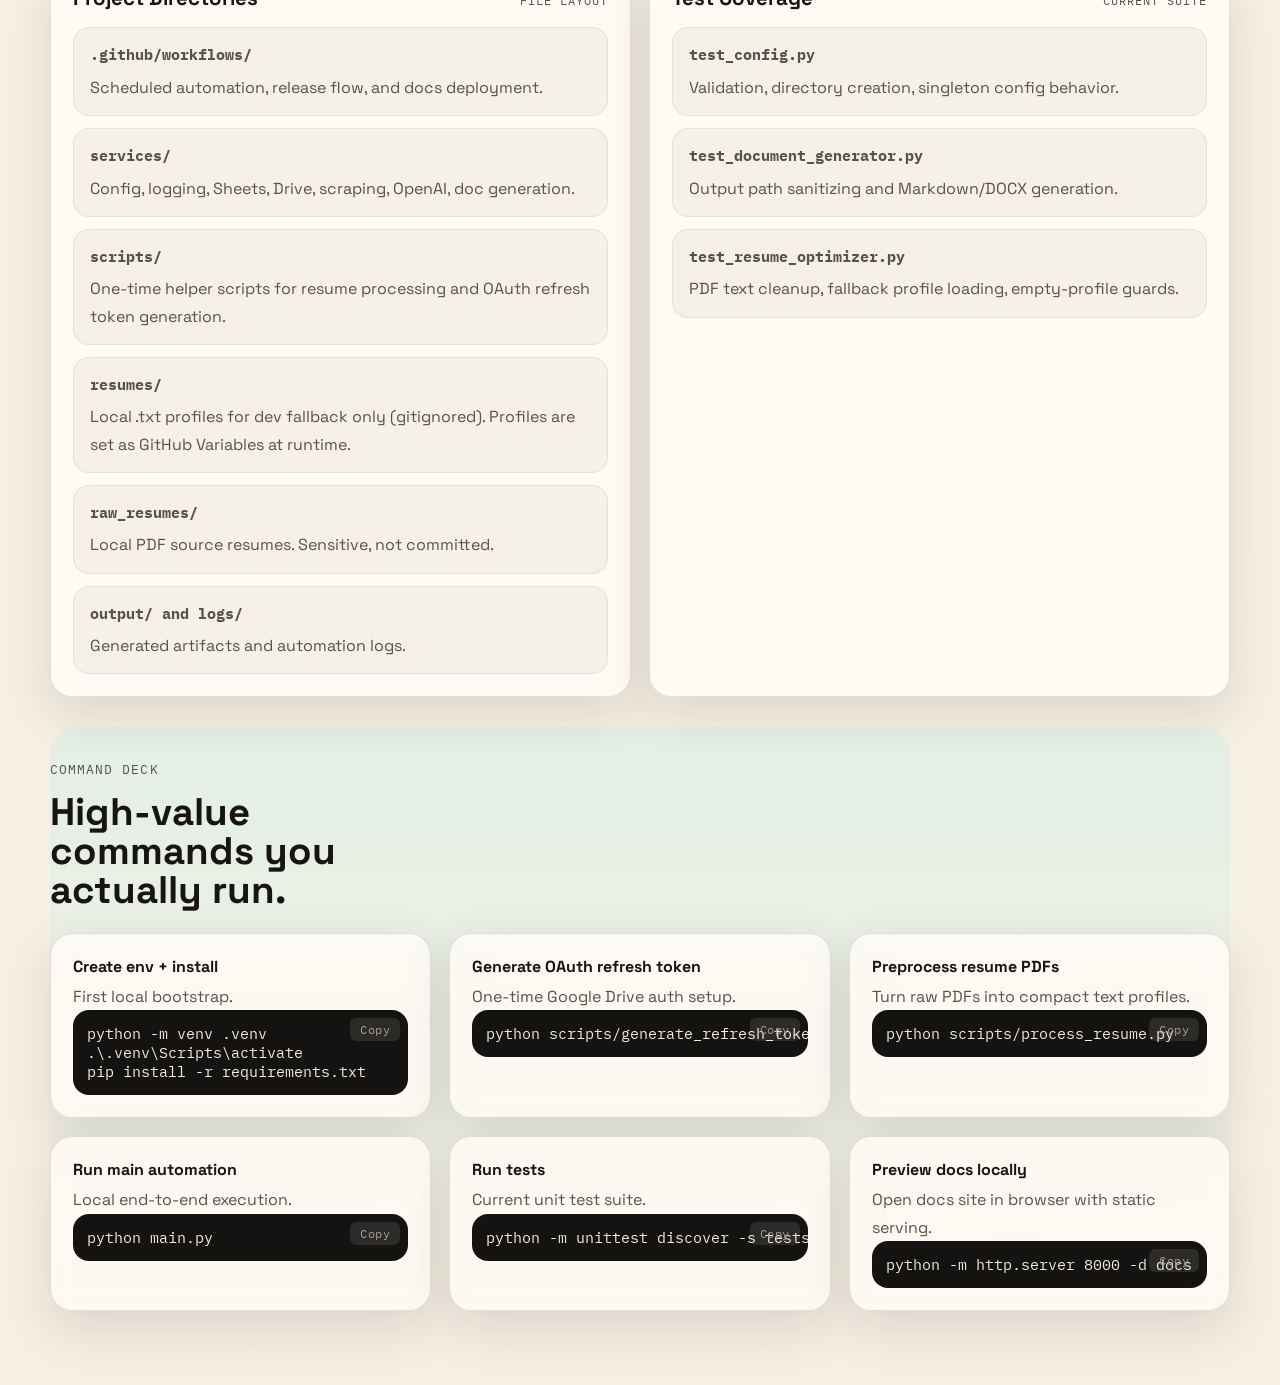
==== commit a6dd7eed: "feat: add Full Guide page, copy buttons, and TOC fix to docs site - Add docs/readme.html — renders R" ====
--- a/docs/index.html
+++ b/docs/index.html
@@ -25,7 +25,7 @@
           <a href="#tutorials">Tutorials</a>
           <a href="#reference">Reference</a>
           <a href="#workflow">Workflow</a>
-          <a href="../README.md">README</a>
+          <a href="readme.html">Full Guide</a>
         </div>
       </nav>
 
--- a/docs/styles.css
+++ b/docs/styles.css
@@ -414,13 +414,45 @@
   font-size: 0.92rem;
 }
 
-.command-card code {
+.code-block {
+  position: relative;
+}
+
+.command-card .command-code {
   display: block;
   padding: 14px;
+  padding-right: 72px;
   border-radius: var(--radius-md);
   background: #151311;
   color: #f4ede2;
   overflow-x: auto;
+  white-space: pre;
+}
+
+.copy-btn {
+  position: absolute;
+  top: 8px;
+  right: 8px;
+  padding: 4px 10px;
+  border: none;
+  border-radius: 6px;
+  background: rgba(255, 255, 255, 0.10);
+  color: #a89f92;
+  font-family: "IBM Plex Mono", monospace;
+  font-size: 0.72rem;
+  letter-spacing: 0.04em;
+  cursor: pointer;
+  transition: background 150ms ease, color 150ms ease;
+}
+
+.copy-btn:hover {
+  background: rgba(255, 255, 255, 0.22);
+  color: #f4ede2;
+}
+
+.copy-btn.copied {
+  background: var(--accent);
+  color: #fff;
 }
 
 @media (max-width: 1024px) {
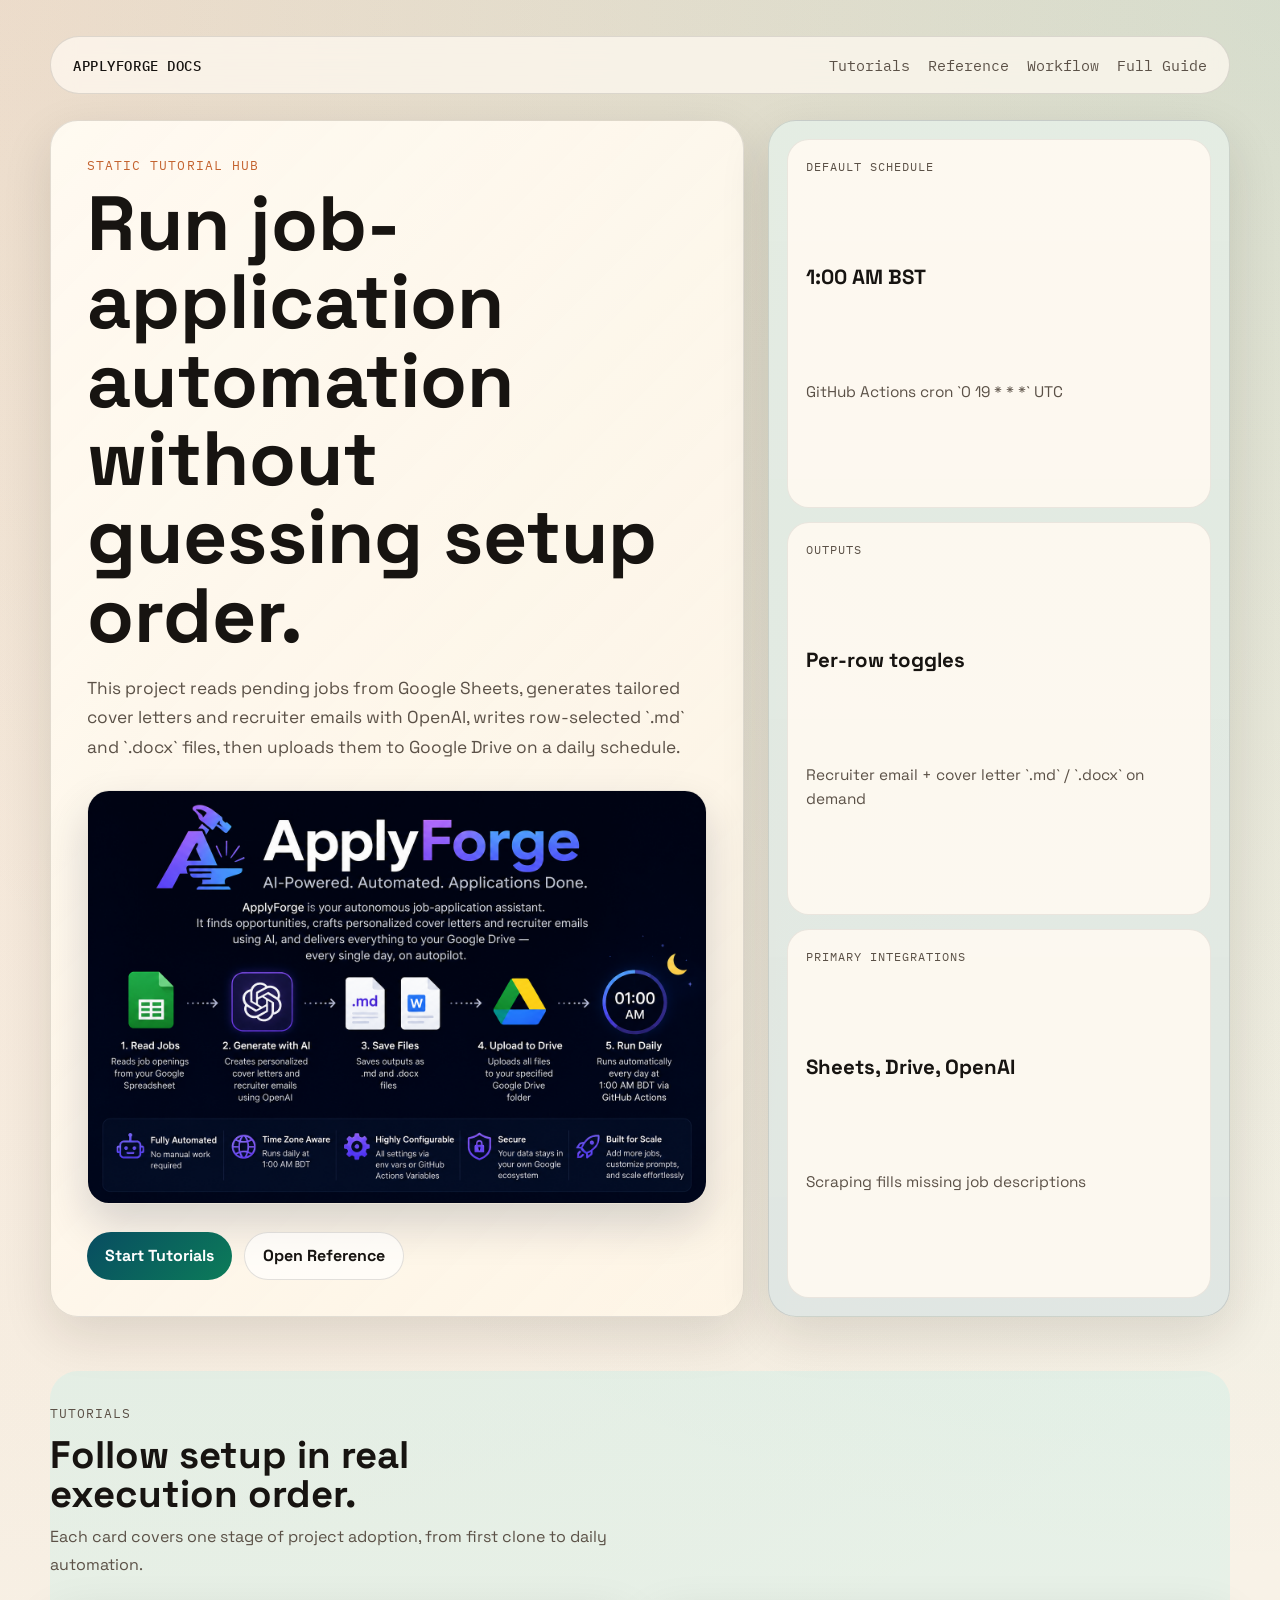
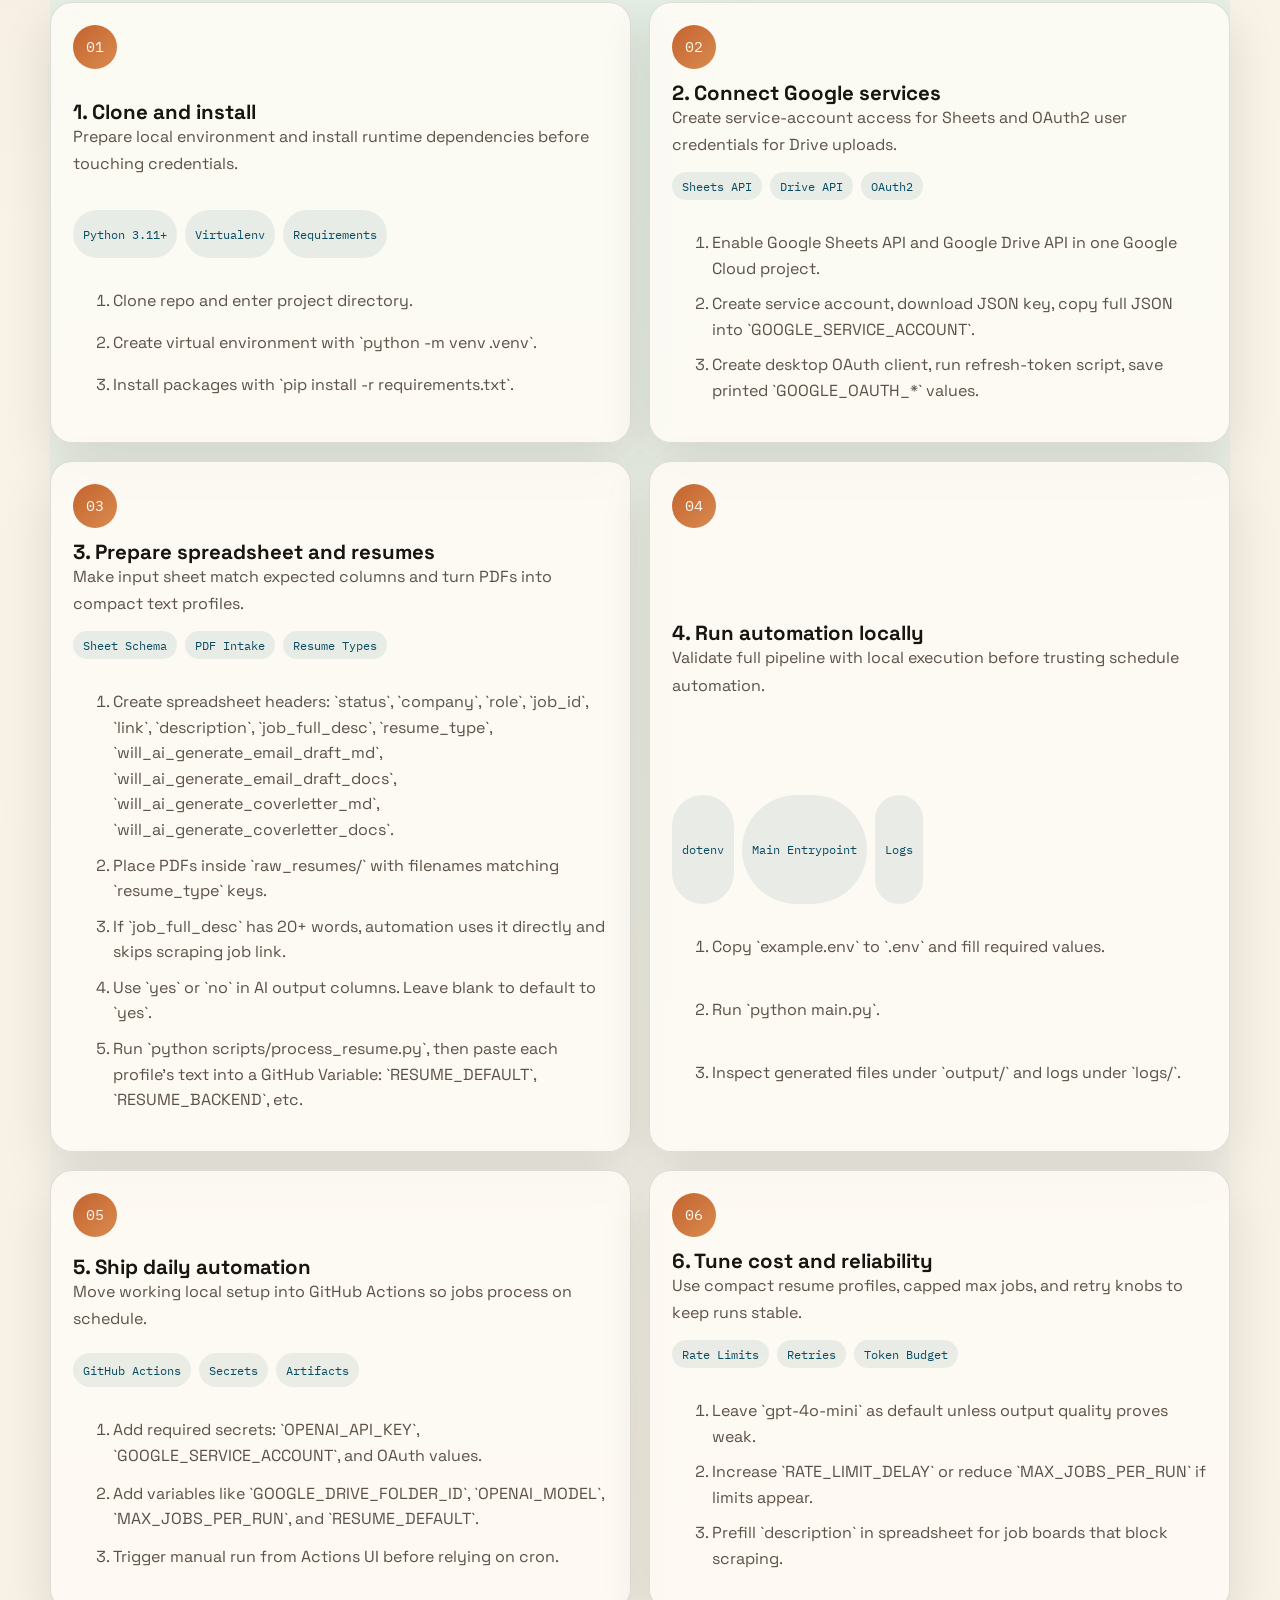
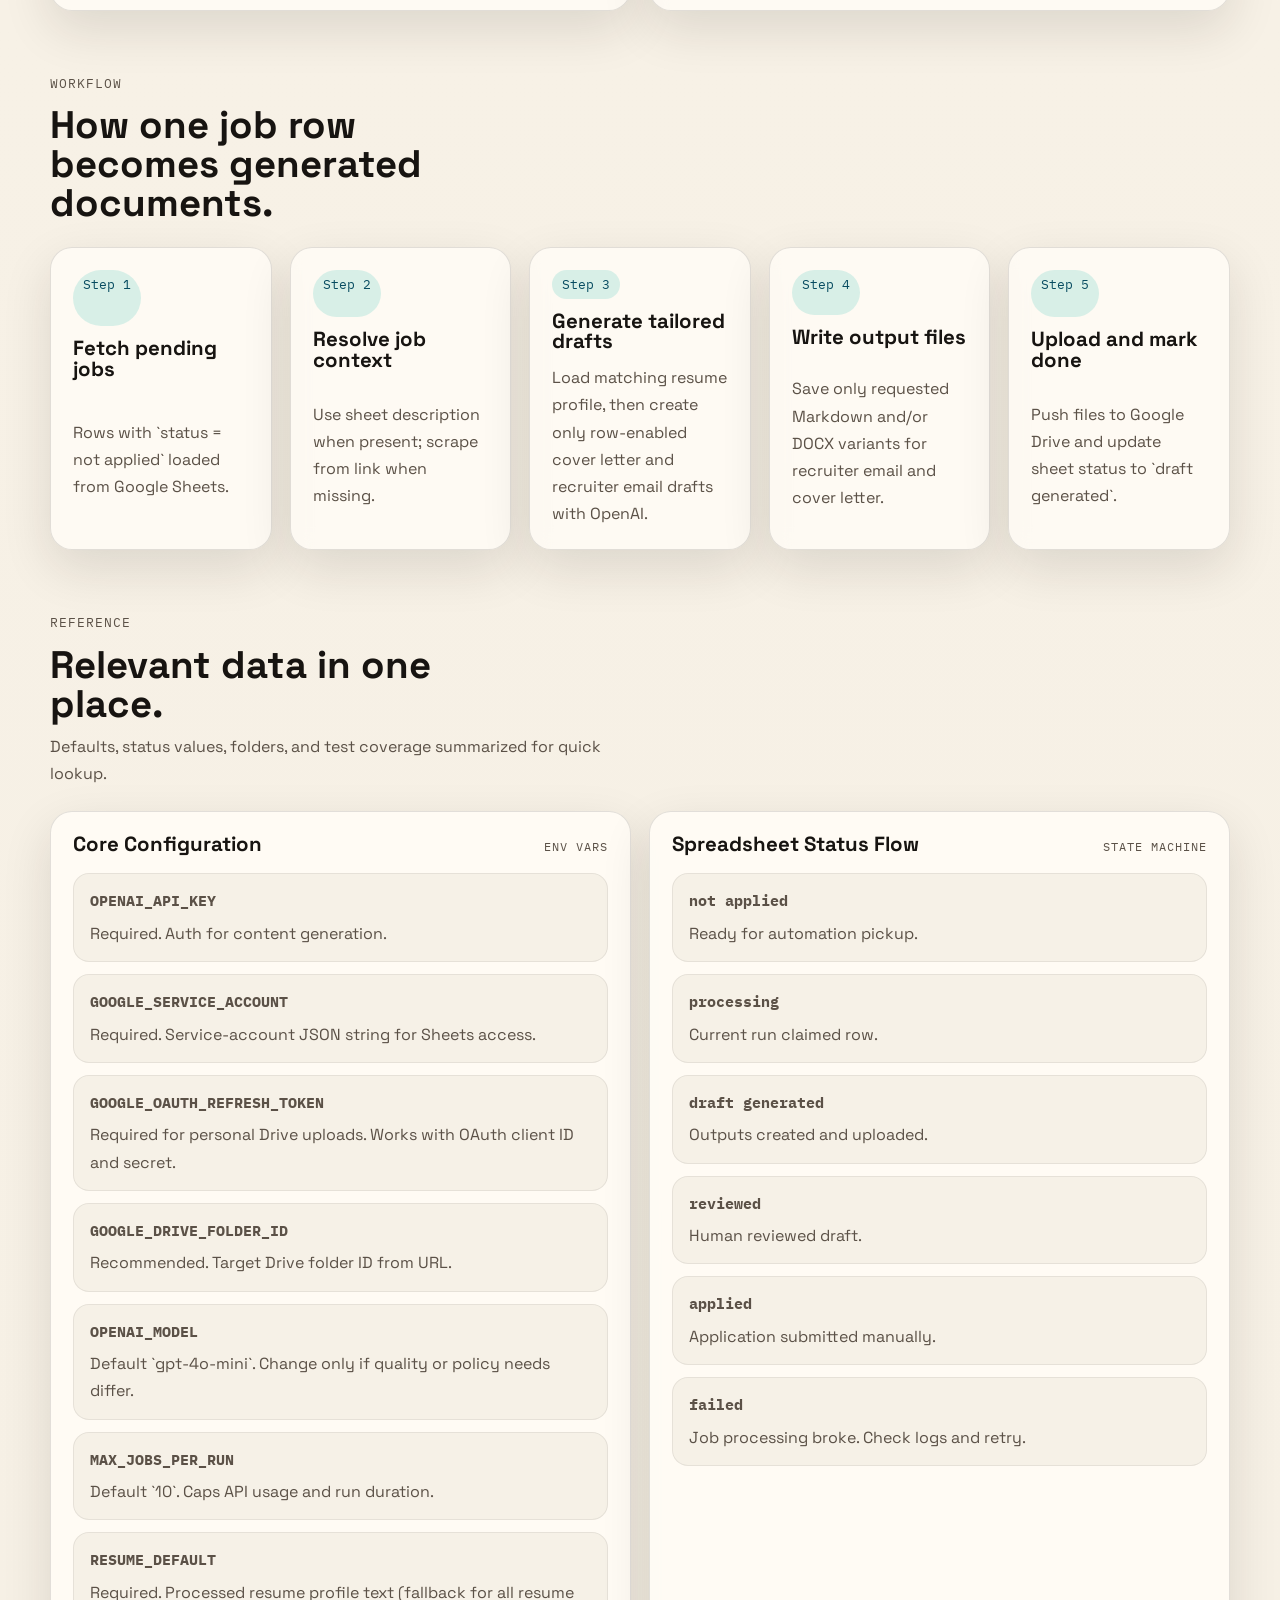
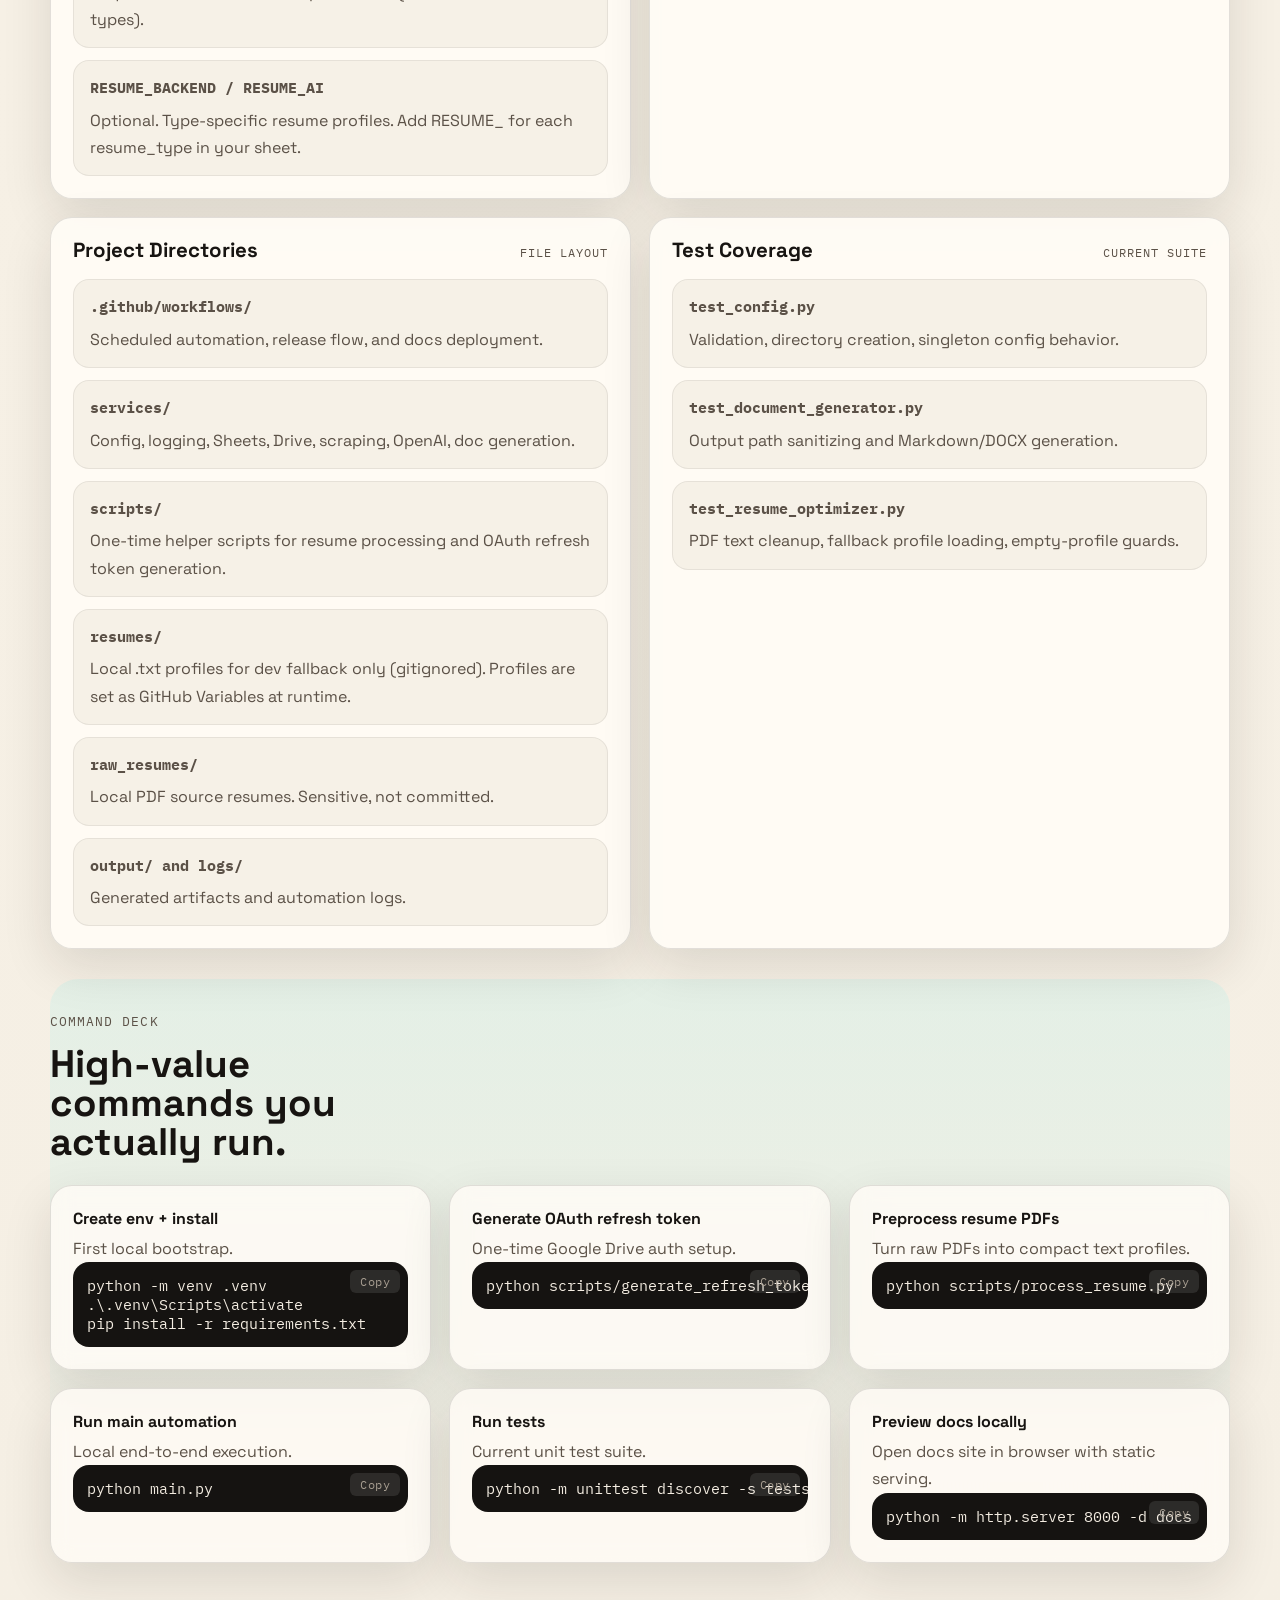
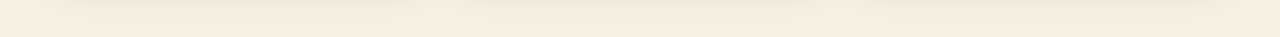
==== commit ef4f9933: "feat: add row-level generation controls" ====
--- a/docs/index.html
+++ b/docs/index.html
@@ -35,8 +35,9 @@
           <h1>Run job-application automation without guessing setup order.</h1>
           <p class="hero-text">
             This project reads pending jobs from Google Sheets, generates tailored
-            cover letters and recruiter emails with OpenAI, writes `.md` and `.docx`
-            files, then uploads them to Google Drive on a daily schedule.
+            cover letters and recruiter emails with OpenAI, writes row-selected
+            `.md` and `.docx` files, then uploads them to Google Drive on a daily
+            schedule.
           </p>
           <figure class="hero-visual">
             <img
@@ -58,8 +59,8 @@
           </div>
           <div class="metric-card">
             <span class="metric-label">Outputs</span>
-            <strong>Markdown + DOCX</strong>
-            <span class="metric-sub">Recruiter email `.md`, cover letter `.md` + `.docx`</span>
+            <strong>Per-row toggles</strong>
+            <span class="metric-sub">Recruiter email + cover letter `.md` / `.docx` on demand</span>
           </div>
           <div class="metric-card">
             <span class="metric-label">Primary Integrations</span>
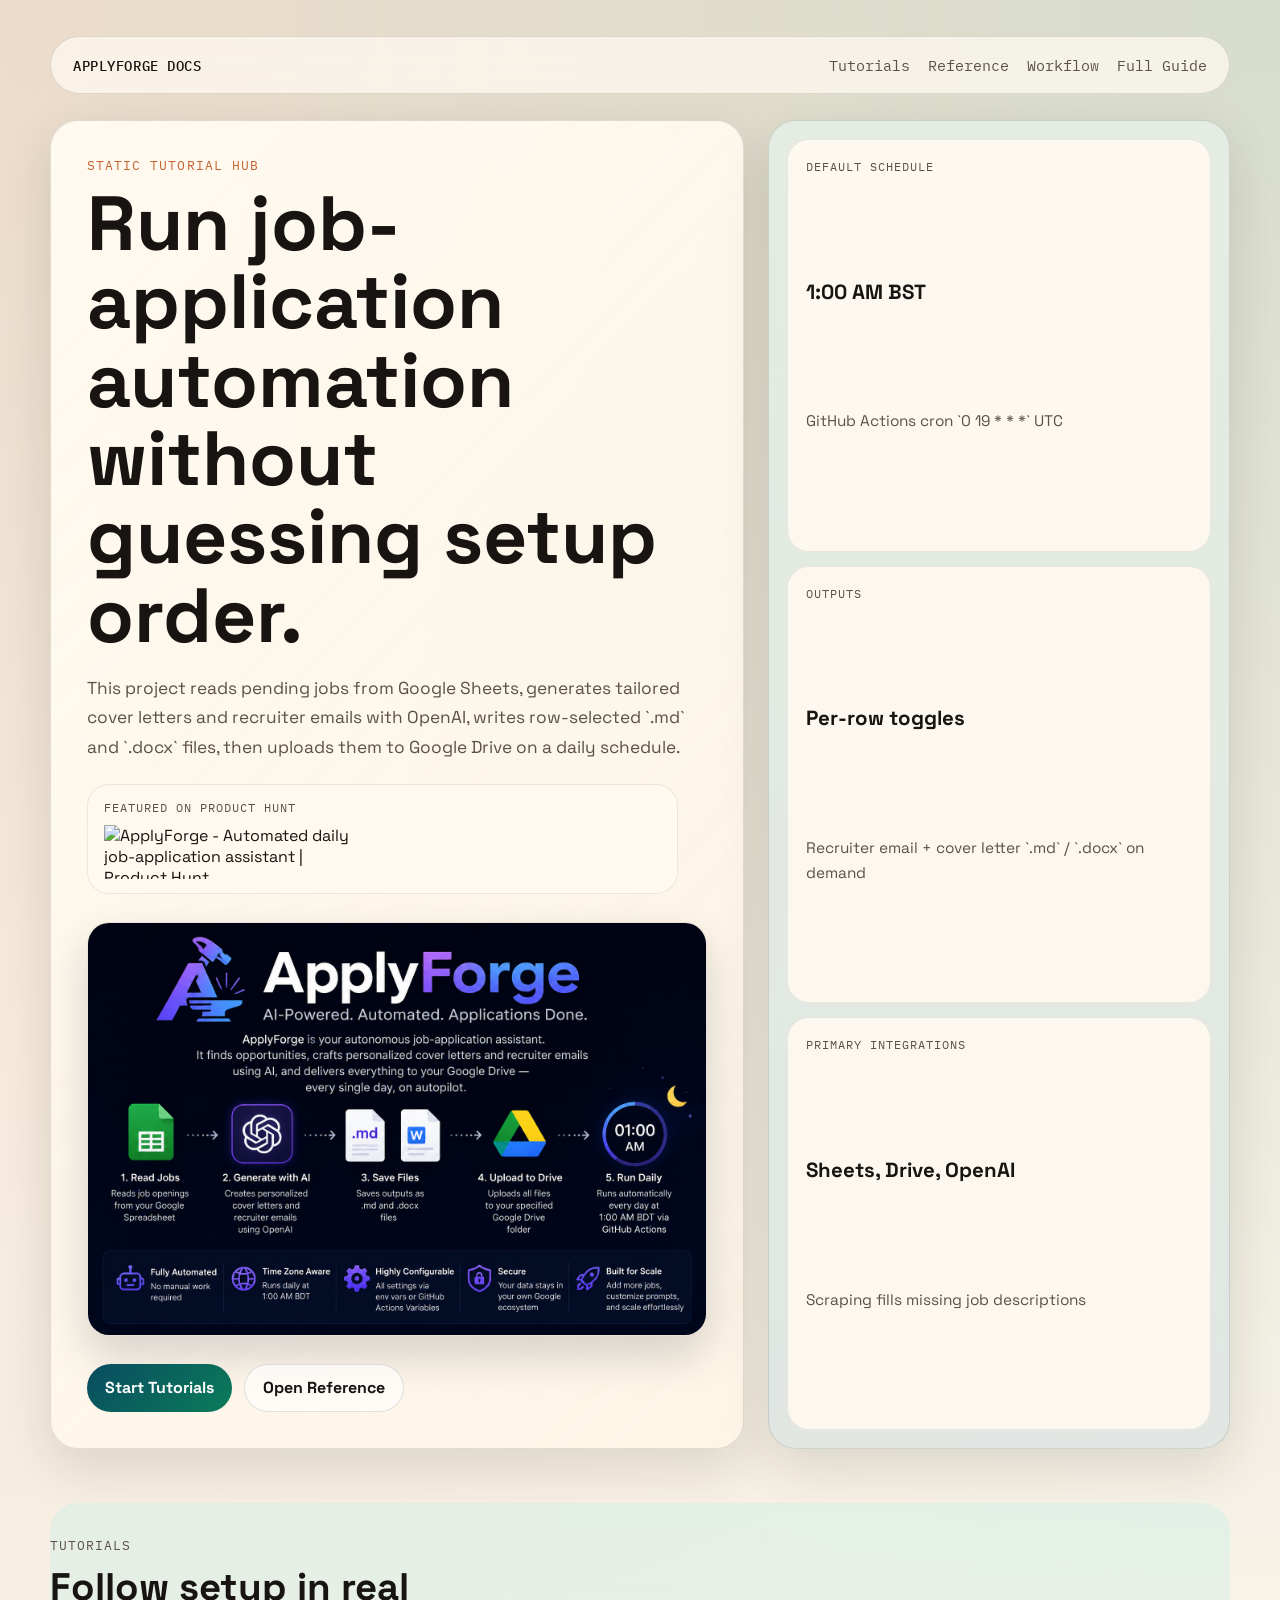
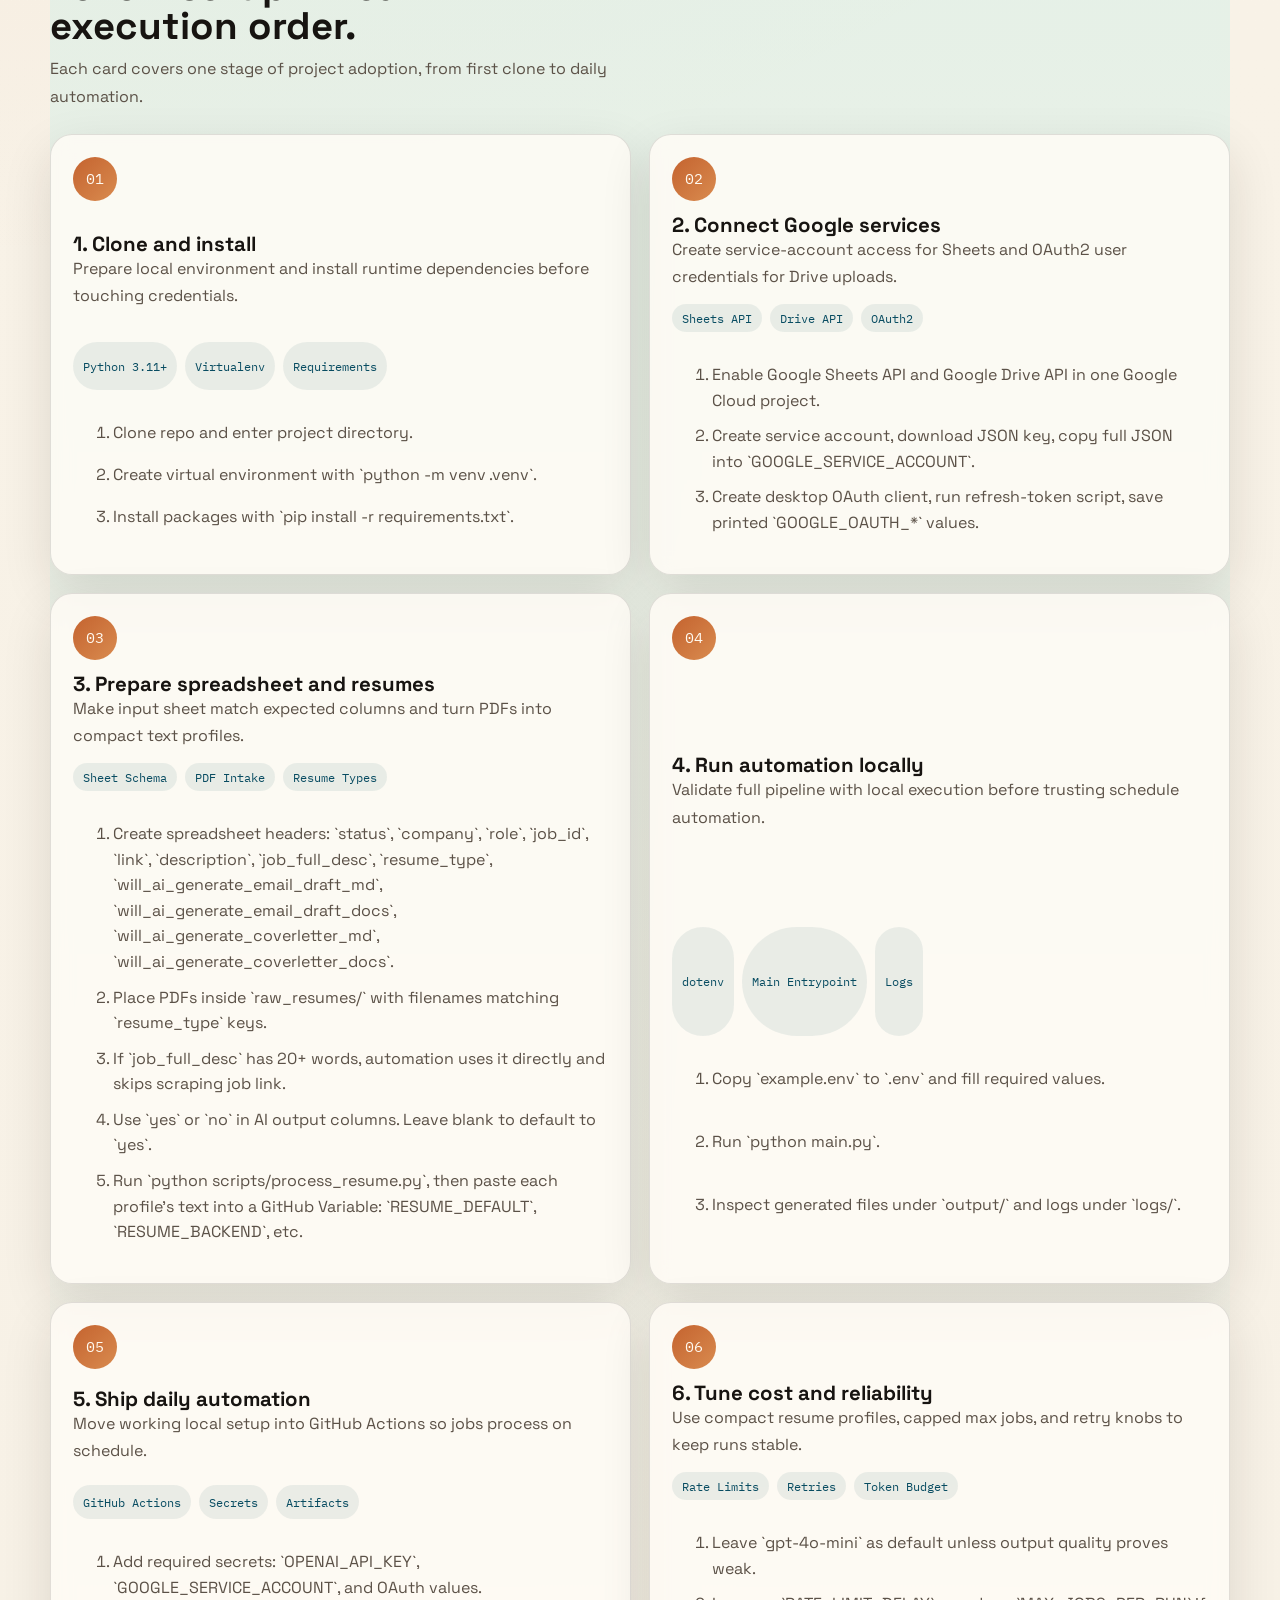
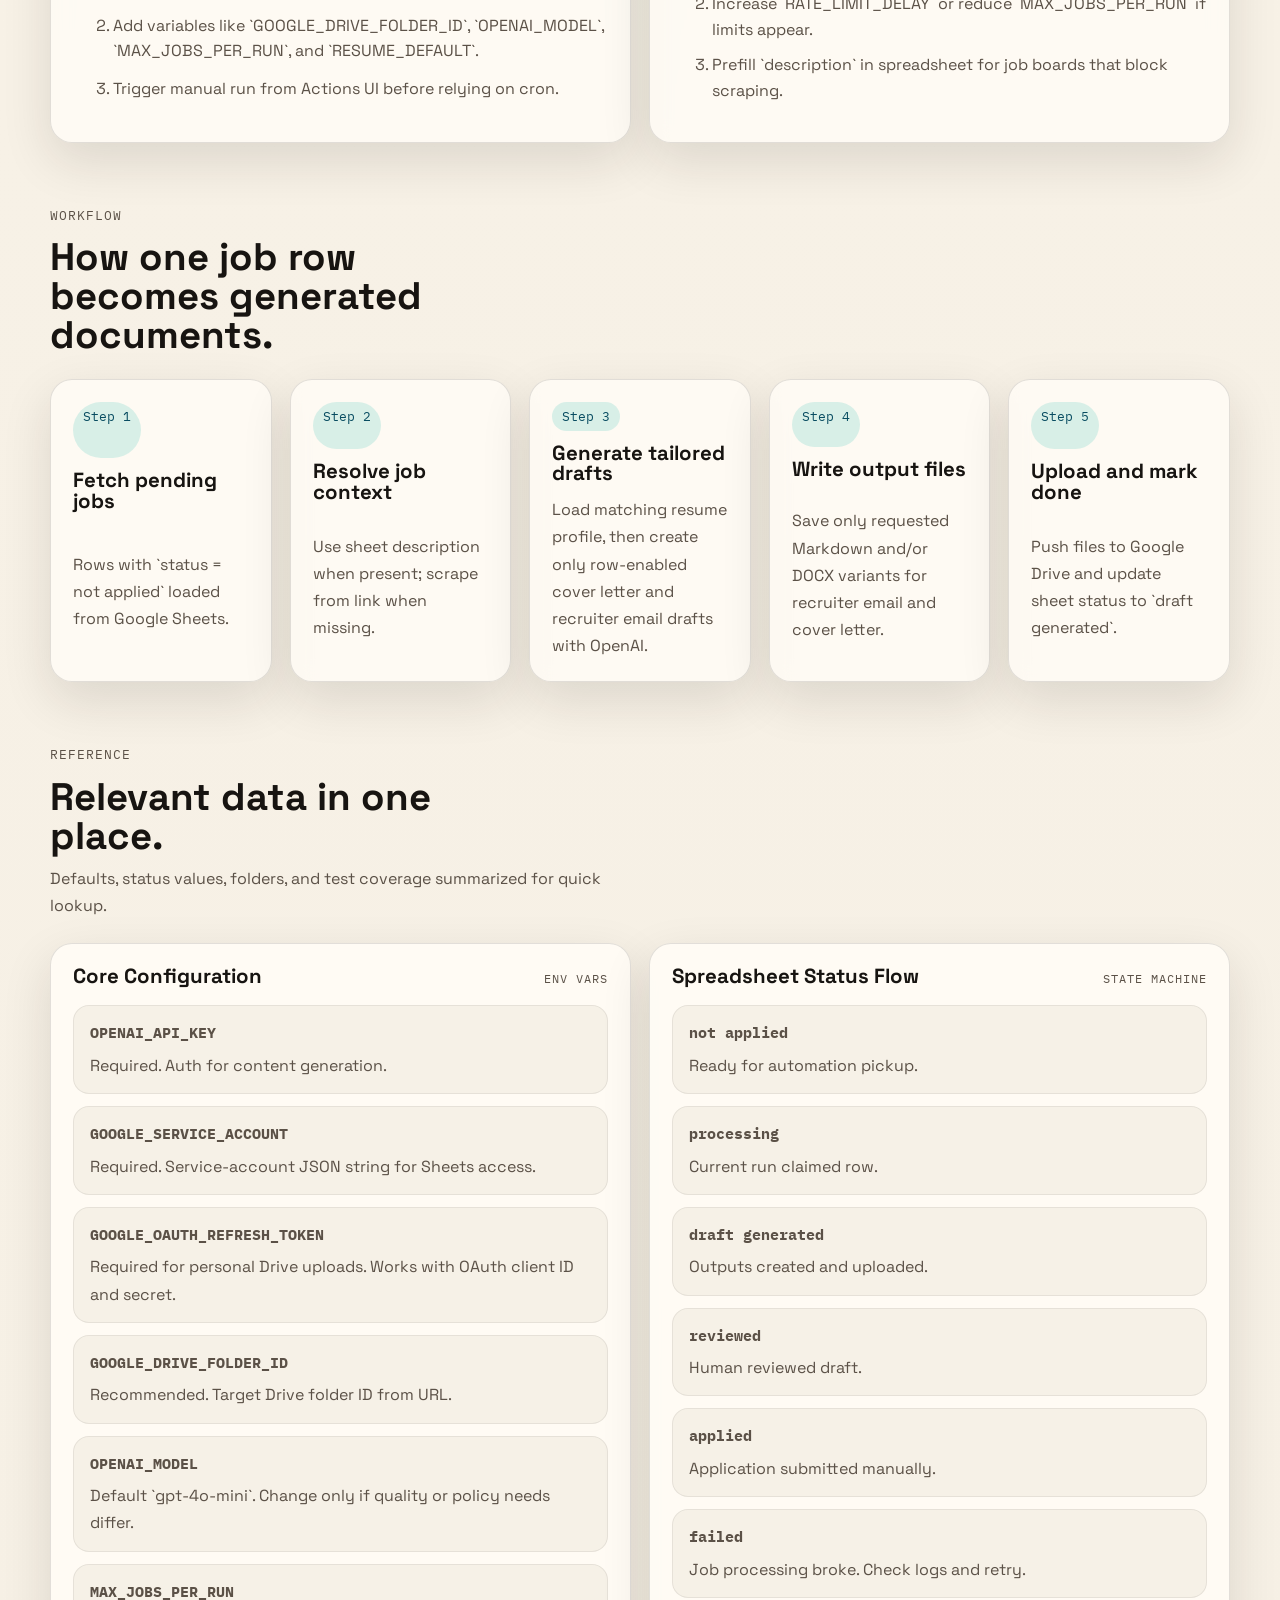
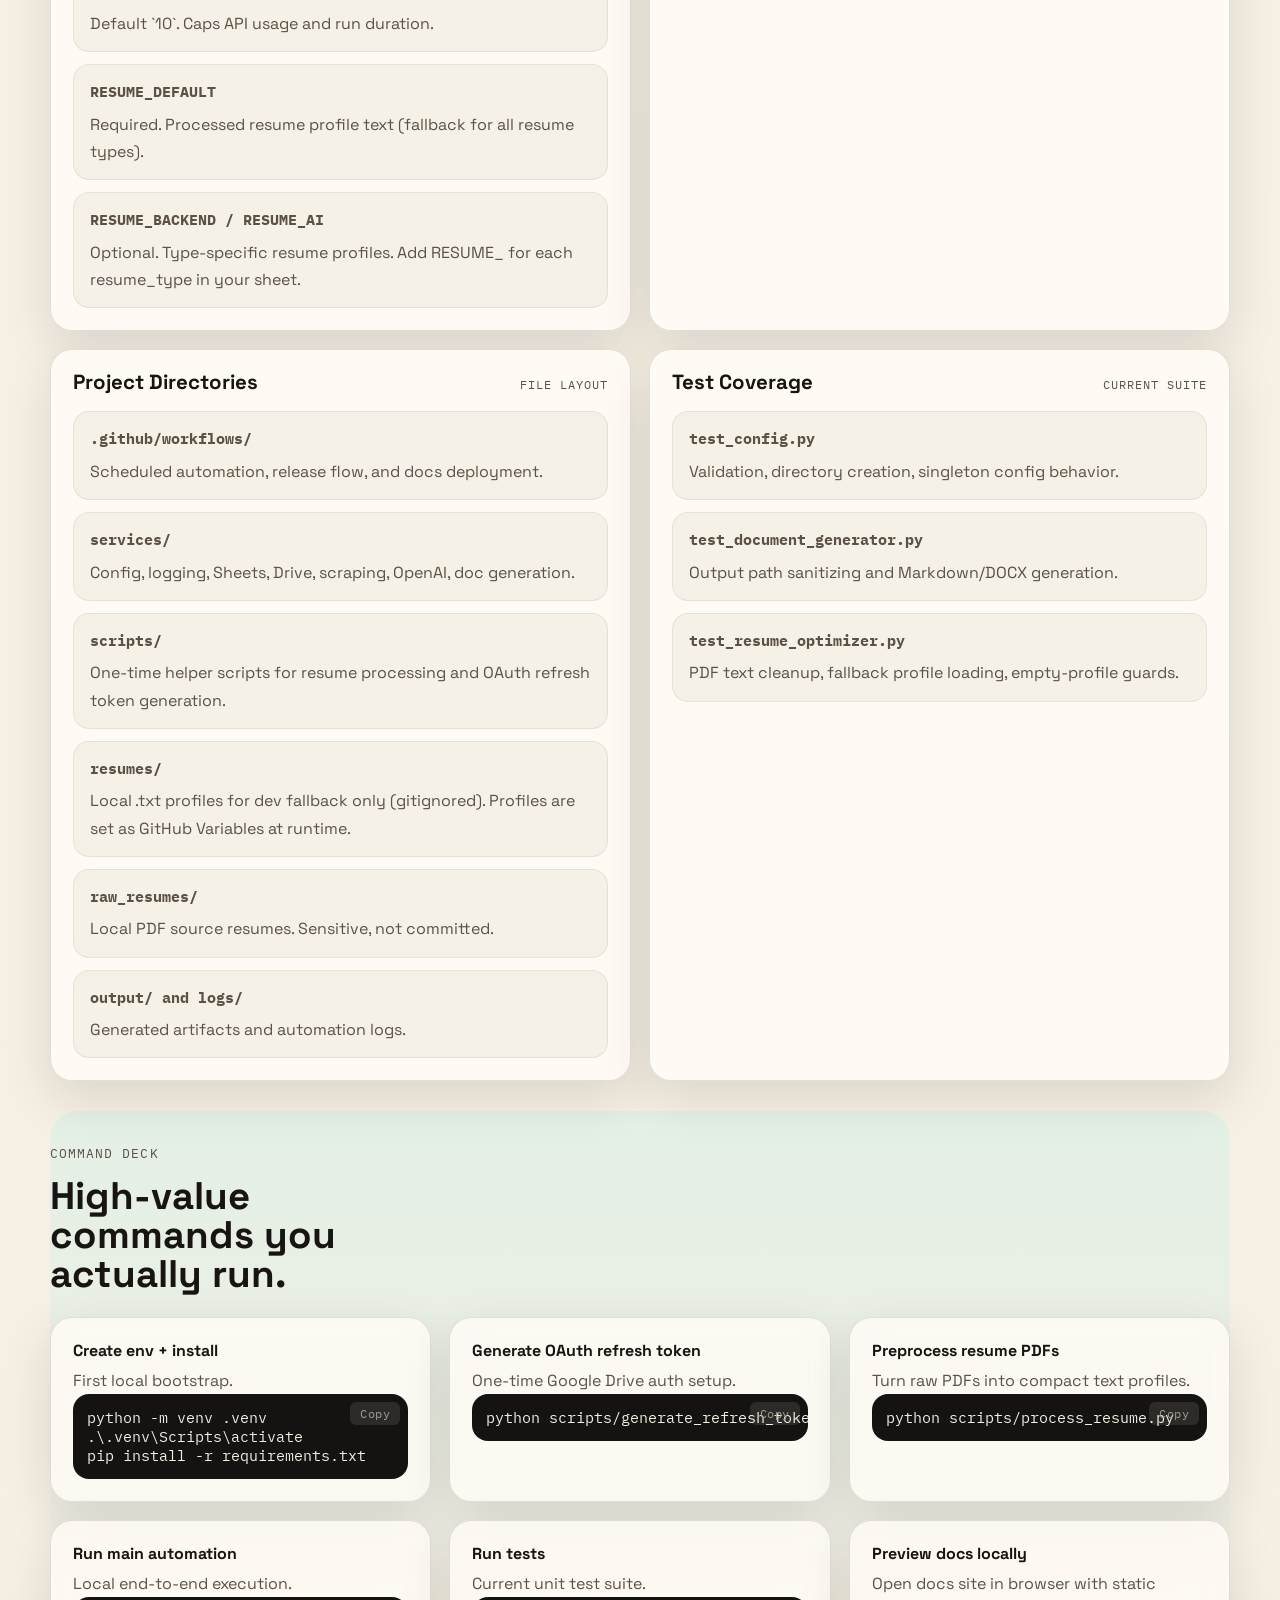
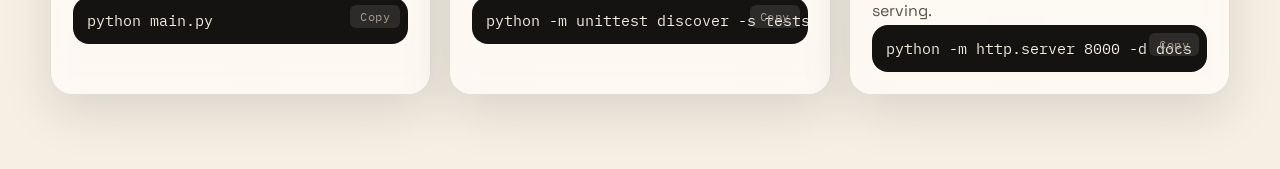
==== commit b6c09e16: "Add Product Hunt badge to docs" ====
--- a/docs/index.html
+++ b/docs/index.html
@@ -39,6 +39,23 @@
             `.md` and `.docx` files, then uploads them to Google Drive on a daily
             schedule.
           </p>
+          <div class="producthunt-card">
+            <p class="producthunt-label">Featured on Product Hunt</p>
+            <a
+              class="producthunt-badge"
+              href="https://www.producthunt.com/products/applyforge?embed=true&amp;utm_source=badge-featured&amp;utm_medium=badge&amp;utm_campaign=badge-applyforge"
+              target="_blank"
+              rel="noopener noreferrer"
+              aria-label="Open ApplyForge on Product Hunt"
+            >
+              <img
+                src="https://api.producthunt.com/widgets/embed-image/v1/featured.svg?post_id=1146724&amp;theme=light&amp;t=1778746822090"
+                alt="ApplyForge - Automated daily job-application assistant | Product Hunt"
+                width="250"
+                height="54"
+              >
+            </a>
+          </div>
           <figure class="hero-visual">
             <img
               src="./assets/applyforge-overview.png"
--- a/docs/styles.css
+++ b/docs/styles.css
@@ -157,6 +157,37 @@
   font-size: 1.08rem;
 }
 
+.producthunt-card {
+  display: inline-flex;
+  flex-direction: column;
+  gap: 10px;
+  margin-top: 22px;
+  padding: 14px 16px;
+  border: 1px solid rgba(23, 20, 17, 0.08);
+  border-radius: var(--radius-lg);
+  background: rgba(255, 250, 241, 0.88);
+}
+
+.producthunt-label {
+  margin: 0;
+  color: var(--muted);
+  font-family: "IBM Plex Mono", monospace;
+  font-size: 0.78rem;
+  letter-spacing: 0.08em;
+  text-transform: uppercase;
+}
+
+.producthunt-badge {
+  display: inline-flex;
+  width: fit-content;
+}
+
+.producthunt-badge img {
+  display: block;
+  width: min(250px, 100%);
+  height: auto;
+}
+
 .hero-actions {
   display: flex;
   flex-wrap: wrap;
